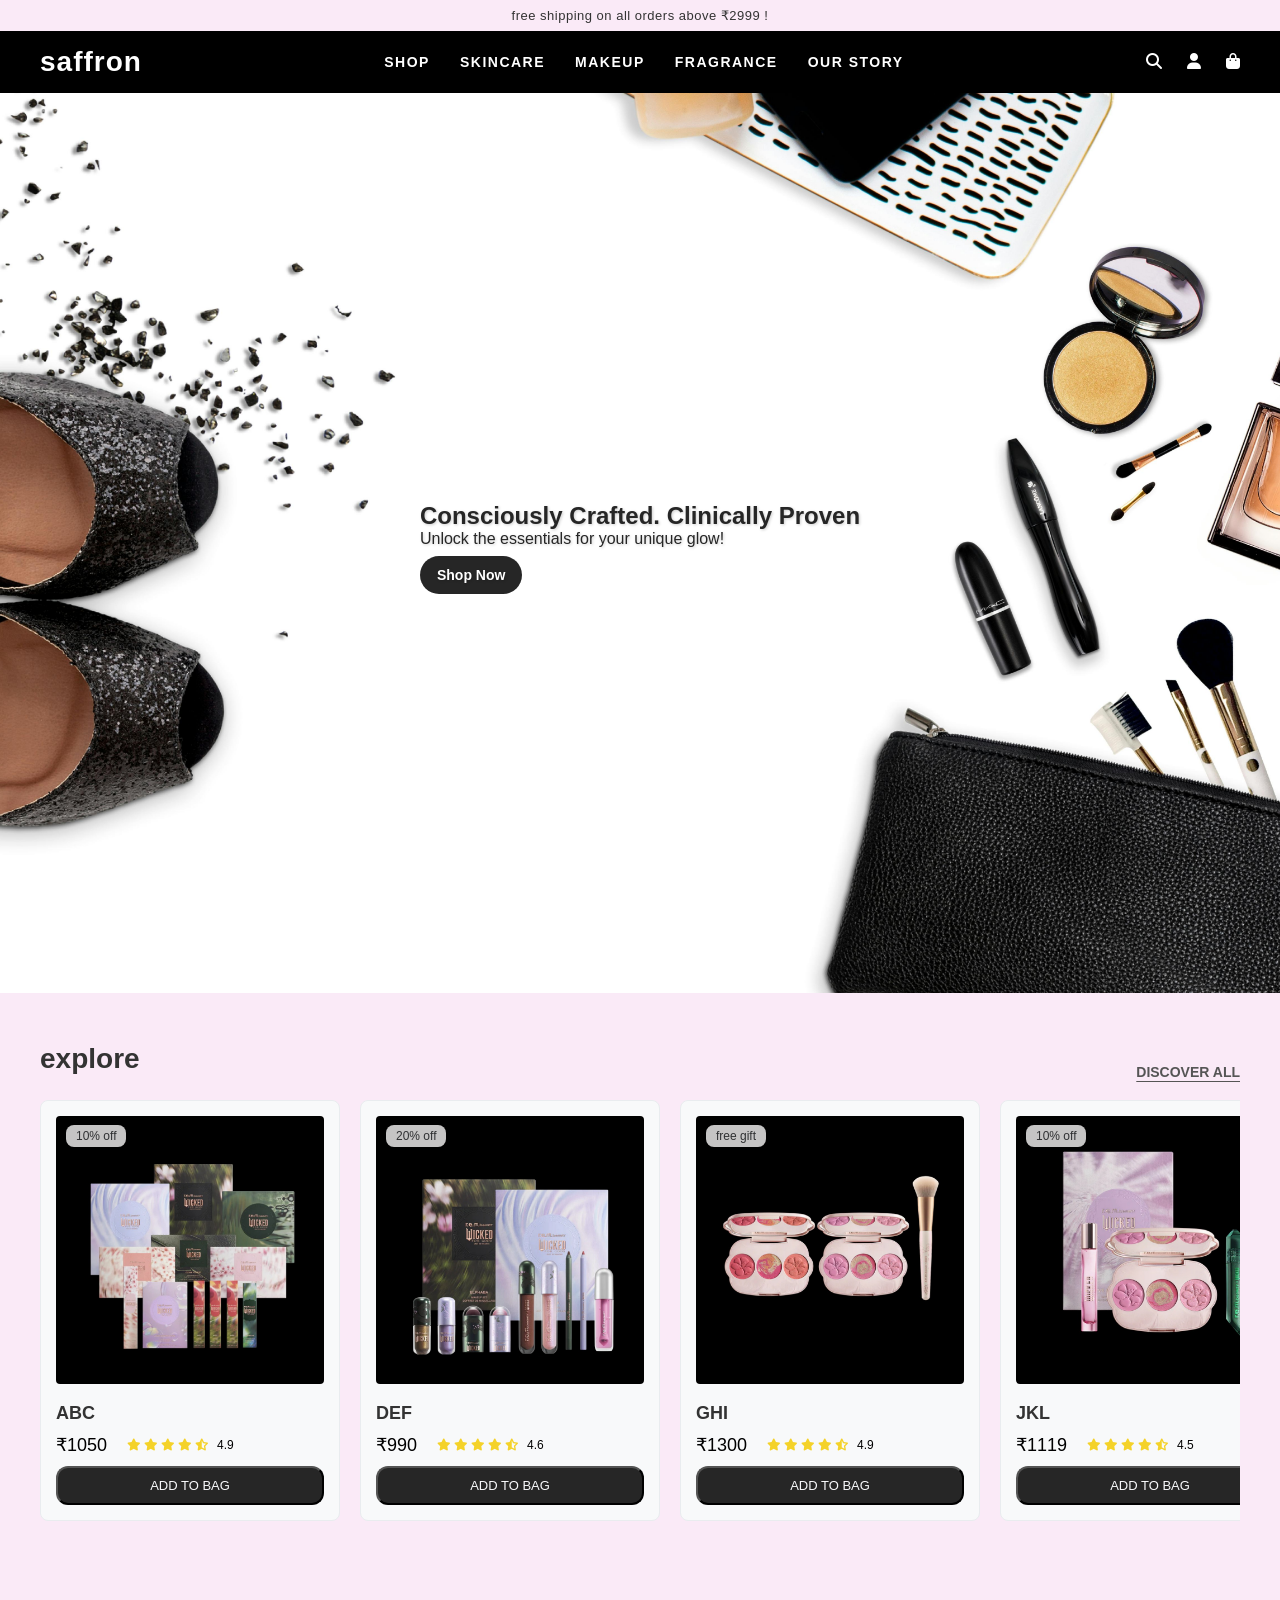
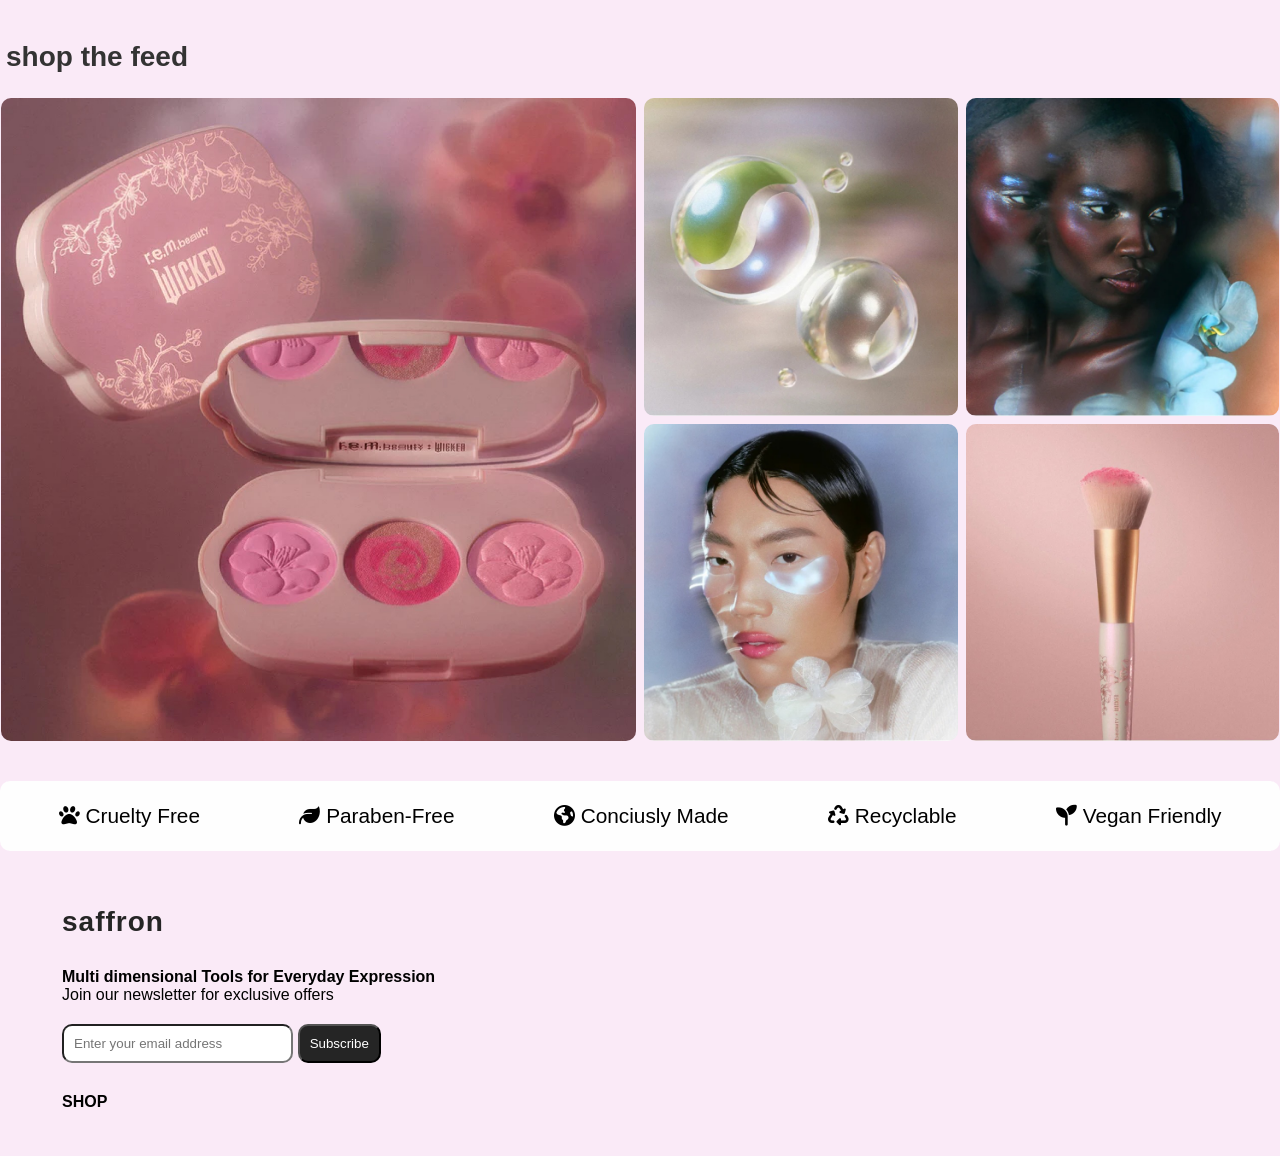
==== index.html @ d63902a1 "commit" ====
<!DOCTYPE html>
<html lang="en">

<head>
    <meta charset="UTF-8">
    <meta name="viewport" content="width=device-width, initial-scale=1.0">
    <title>Document</title>
    <link href="style.css" rel="stylesheet">
    <link rel="stylesheet" href="https://cdnjs.cloudflare.com/ajax/libs/font-awesome/6.5.2/css/all.min.css">
</head>

<body>
    <header>
        <div class="announcement">
            <p>free shipping on all orders above ₹2999 !</p>
        </div>

        <div class="main-nav">
            <div class="logo">
                <a href="">saffron</a>
            </div>

            <nav class="navigation">
                <ul>
                    <li><a href="/Shop">Shop</a></li>
                    <li><a href="/Skincare">Skincare</a></li>
                    <li><a href="/Makeup">Makeup</a></li>
                    <li><a href="/Fragrance">Fragrance</a></li>
                    <li><a href="/OurStory">Our Story</a></li>
                </ul>
            </nav>

            <div class="header-icons">
                <a href="search"><i class="fa-solid fa-magnifying-glass"></i></a>
                <a href="user"><i class="fa-solid fa-user"></i></a>
                <a href="bag"><i class="fa-solid fa-bag-shopping"></i></a>
            </div>
        </div>
    </header>

    <section class="hero-section">
        <div class="hero-content">
            <h1>Consciously Crafted. Clinically Proven</h1>
            <p class="description">Unlock the essentials for your unique glow!</p>
            <a href="#" class="shop-now-btn">Shop Now</a>
        </div>
    </section>

    <section class="explore-section">
        <div class="subheading">
            <h2 class="explore"> explore </h2>
        </div>
        <div class="disover">
            <a href="#" class="discover-all">DISCOVER ALL</a>
        </div>

        <div class="product-carousel">
            <div class="product-card">
                <div class="badge-container">
                    <span class="badge">10% off</span>
                </div>
                <img src="public/img1.jpg" alt="img1">
                <div class="product-info">
                    <h3>ABC</h3>
                </div>
                <div class="price-rating">
                    <span class="price"> ₹1050</span>
                    <div class="rating">
                        <i class="fa-solid fa-star"></i>
                        <i class="fa-solid fa-star"></i>
                        <i class="fa-solid fa-star"></i>
                        <i class="fa-solid fa-star"></i>
                        <i class="fa-solid fa-star-half-stroke"></i>
                        <span>4.9</span>
                    </div>
                </div>
                <button class="add-to-bag-btn">ADD TO BAG </button>

            </div>

            <div class="product-card">
                <div class="badge-container">
                    <span class="badge">20% off</span>
                </div>
                <img src="public/img2.jpg" alt="img1">
                <div class="product-info">
                    <h3>DEF</h3>
                </div>
                <div class="price-rating">
                    <span class="price"> ₹990</span>
                    <div class="rating">
                        <i class="fa-solid fa-star"></i>
                        <i class="fa-solid fa-star"></i>
                        <i class="fa-solid fa-star"></i>
                        <i class="fa-solid fa-star"></i>
                        <i class="fa-solid fa-star-half-stroke"></i>
                        <span>4.6</span>
                    </div>
                </div>
                <button class="add-to-bag-btn">ADD TO BAG </button>

            </div>

            <div class="product-card">
                <div class="badge-container">
                    <span class="badge">free gift</span>
                </div>
                <img src="public/img3.jpg" alt="img1">
                <div class="product-info">
                    <h3>GHI</h3>
                </div>
                <div class="price-rating">
                    <span class="price"> ₹1300</span>
                    <div class="rating">
                        <i class="fa-solid fa-star"></i>
                        <i class="fa-solid fa-star"></i>
                        <i class="fa-solid fa-star"></i>
                        <i class="fa-solid fa-star"></i>
                        <i class="fa-solid fa-star-half-stroke"></i>
                        <span>4.9</span>
                    </div>
                </div>
                <button class="add-to-bag-btn">ADD TO BAG </button>

            </div>

            <div class="product-card">
                <div class="badge-container">
                    <span class="badge">10% off</span>
                </div>
                <img src="public/img4.jpg" alt="img1">
                <div class="product-info">
                    <h3>JKL</h3>
                </div>
                <div class="price-rating">
                    <span class="price"> ₹1119</span>
                    <div class="rating">
                        <i class="fa-solid fa-star"></i>
                        <i class="fa-solid fa-star"></i>
                        <i class="fa-solid fa-star"></i>
                        <i class="fa-solid fa-star"></i>
                        <i class="fa-solid fa-star-half-stroke"></i>
                        <span>4.5</span>
                    </div>
                </div>
                <button class="add-to-bag-btn">ADD TO BAG </button>

            </div>
        </div>
    </section>

    <section class="shop-feed-section">
        <div class="feed-header">
            <h2>shop the feed</h2>
        </div>

        <div class="image-grid">
            <div class="grid-item large-item">
                <img src="public/img5.jpg" alt="Product A">
            </div>

            <div class="grid-item">
                <img src="public/img6.jpg" alt="Product B">
            </div>
            <div class="grid-item">
                <img src="public/img7.jpg" alt="Product C">
            </div>
            <div class="grid-item">
                <img src="public/img8.jpg" alt="Product D">
            </div>
            <div class="grid-item">
                <img src="public/img9.jpg" alt="Product E">
            </div>
        </div>
    </section>

    <div class="feature-container">
        <div class="feature-item">
            <ul>
                <li><i class="fa-solid fa-paw"></i><span>Cruelty Free</span></li>
                <li><i class="fa-solid fa-leaf"></i><span>Paraben-Free</span></li>
                <li><i class="fa-solid fa-earth-americas"></i><span>Conciusly Made</span></li>
                <li><i class="fa-solid fa-recycle"></i><span>Recyclable</span></li>
                <li><i class="fa-solid fa-seedling"></i><span>Vegan Friendly</span></li>
            </ul>
        </div>
    </div>

    <footer>
        <div class="grid">
            <div class="grid-1">
                <div class="logo">
                    <a href="">saffron</a>
                </div>
                <h4>Multi dimensional Tools for Everyday Expression</h4>
                <p> Join our newsletter for exclusive offers</p>
                <div class="subscribe-form-container">
                    <input type="email" id="email-input" placeholder="Enter your email address">
                    <button id="subscribe-button">Subscribe</button>
                </div>

                <div class="grid-2">
                    <h4>SHOP</h4>

                </div>
            </div>

    </footer>

</body>

</html>
---- style.css ----
* {
    box-sizing: border-box;
    margin: 0;
    padding: 0;
}

body {
    font-family: 'Segoe UI', Tahoma, Geneva, Verdana, sans-serif;
    background-color: #faeaf7;
}

.announcement {
    background-color: #faeaf7;
    color: #333;
    text-align: center;
    padding: 8px 15px;
    font-size: 13px;
    letter-spacing: 0.5px;
}


.main-nav {
    background-color: #000;
    display: flex;
    align-items: center;
    justify-content: space-between;
    padding: 15px 40px;
}

.logo a {
    color: #fff;
    text-decoration: none;
    font-size: 28px;
    font-weight: bold;
    letter-spacing: 1px;
}


.navigation ul {
    display: flex;
    list-style-type: none;
    gap: 30px;
}

.main-nav a {
    color: #fff;
    text-decoration: none;
    transition: opacity 0.3s ease;
}

.main-nav a:hover {
    opacity: 0.7;
}


.navigation a {
    text-transform: uppercase;
    font-size: 14px;
    font-weight: bold;
    letter-spacing: 1.5px;
}


.header-icons {
    display: flex;
    gap: 25px;
}

.header-icons a {
    font-size: 16px;
}

.hero-section {
    background-image: url('public/cover.jpg');
    height: 100vh;
    background-size: cover;
    background-position: center;

    display: flex;
    justify-content: center;
    align-items: center;
    padding: 60px 80px;
}

.hero-content {
    max-width: 500px;
    color: rgb(38, 38, 38);
    text-shadow: 1px 1px 3px rgba(0, 0, 0, 0.2);
}

.hero-content .sub-heading {
    font-size: 14px;
    margin-bottom: 15px;
}

.hero-content .description {
    font-size: 16px;
    margin-bottom: 18px;
}

.shop-now-btn {
    display: inline block;
    padding: 11px 17px;
    border-radius: 20px;
    background-color: #262626;
    color: #fff;
    text-decoration: none;
    font-size: 14px;
    font-weight: bold;
    transition: background-color 0.3s ease;
}

.shop-now-btn:hover {
    background-color: #535353;
}

.explore-section {
    padding: 50px 40px;
    max-width: 1400px;
    margin: auto;
    display: flex;
    flex-wrap: wrap;
    justify-content: space-between;
    align-items: center;
}

.explore-section .subheading {
    margin-bottom: 25px;
}

.explore-section .explore {
    font-size: 28px;
    color: #333;
    font-weight: 600;
}


.explore-section .discover-all {
    font-size: 14px;
    font-weight: 600;
    color: #555;
    text-decoration: underline;
    text-underline-offset: 4px;
}

.product-carousel {
    display: flex;
    gap: 20px;
    overflow-x: auto;
    /* Enables horizontal scrolling */
    padding-bottom: 20px;
    width: 100%;
    /* Ensures the carousel takes the full width */
    scrollbar-width: none;

}

.product-carousel::-webkit-scrollbar {
    display: none;
}


.product-card {
    background-color: #f8f9fa;
    border: 1px solid #e9ecef;
    border-radius: 8px;
    padding: 15px;
    text-align: left;
    flex: 0 0 300px;
    position: relative;
}

.product-card img {
    width: 100%;
    background-color: #e9e9e9;
    aspect-ratio: 1 / 1;
    object-fit: cover;
    border-radius: 4px;
    margin-bottom: 15px;
}

.badge-container {
    position: absolute;
    top: 25px;
    left: 25px;
}

.badge {
    background-color: #c5c4c4;
    border-radius: 8px;
    color: #2f3032;
    font-size: 12px;
    font-weight: 500;
    padding: 4px 10px;
}

.product-info h3 {
    font-size: 18px;
    font-weight: 600;
    color: #333;
    margin-bottom: 10px;
}

.price-rating {
    display: flex;
    gap: 20px;
}

.price {
    font-size: 18px;
}

.rating {
    font-size: 12px;
    display: flex;
    align-items: center;
    gap: 3px;
}

.rating .fa-star,
.rating .fa-star-half-stroke {
    color: #f4d229;
}

.rating span {
    margin-left: 5px;
    font-weight: 500;
}

.add-to-bag-btn {
    padding: 10px 12px;
    font-size: 13px;
    border-radius: 12px;
    background-color: #262626;
    margin-top: 10px;
    color: #f8f9fb;
    text-decoration: none;
    display: block;
    width: 100%;
}

.shop-feed-section {
    padding: 30px 1px;
    margin: auto;
    max-width: 1400px;
    background-color: #faeaf7;
}

.feed-header {
    border: 1px #dcdcdc;
    border-bottom: none;
    padding: 20px 5px;
    border-radius: 12px 12px 0 0;
}

.feed-header h2 {
    font-size: 28px;
    color: #333;
    font-weight: 600;
    margin-bottom: 5px;
    margin-right: 10px;
}

.image-grid {
    display: grid;
    grid-template-columns: repeat(4, 1fr);
    grid-auto-rows: minmax(300px, auto);
    gap: 8px;
}

.grid-item {
    border-radius: 10px;
    overflow: hidden;
    cursor: pointer;
    transition: transform 0.4s ease;
}

.grid-item img {
    width: 100%;
    height: 100%;
    object-fit: cover;
}

.large-item {
    grid-column: 1/3;
    /*will start at col 1 and end at col 3  */

    grid-row: 1/3
        /* will start at row 1 and end at row 3 */

}

.feature-container {
    max-width: 1400px;
    height: 70px;
    border-radius: 10px;
    display: flex;
    background-color: #fefefe;
    padding: 10px 1px;
    margin: 10px auto;
    align-items: center;
    flex-wrap: wrap;
    overflow: hidden;
    justify-content: space-evenly;
}

.feature-item ul {
    display: flex;
    align-items: center;
    gap: 6.2rem;
    flex-wrap: wrap;
    list-style-type: none;
    font-size: 1.3rem;
    animation: scrollAnimation 30s linear infinite;

}

.feature-item span {
    margin-left: 6px;
}


@keyframes scrollAnimation {
    from {
        transform: translateX(0%);
    }

    to {
        transform: translateX(-50%);
        /*half the width of conatiner items  to left */
    }
}

.feature-container:hover .feature-item {
    animation-play-state: paused;
}

.grid {
    padding: 20px 20px;

}

.grid-1 {
    justify-content: flex-start;
    align-items: flex-start;
    padding: 25px 42px;

}

.grid-1 .logo a {
    color: #252525;

}

.grid-1 h4 {
    margin-top: 30px;
}

.grid-1 .subscribe-form-container {
    margin-top: 20px;

}

input {
    padding: 10px;
    border-radius: 10px;
    width: 20%;
}

button {
    padding: 10px;
    border-radius: 10px;
    background-color: #252525;
    color: white;
}

button:hover {
    background-color: #414141;
}
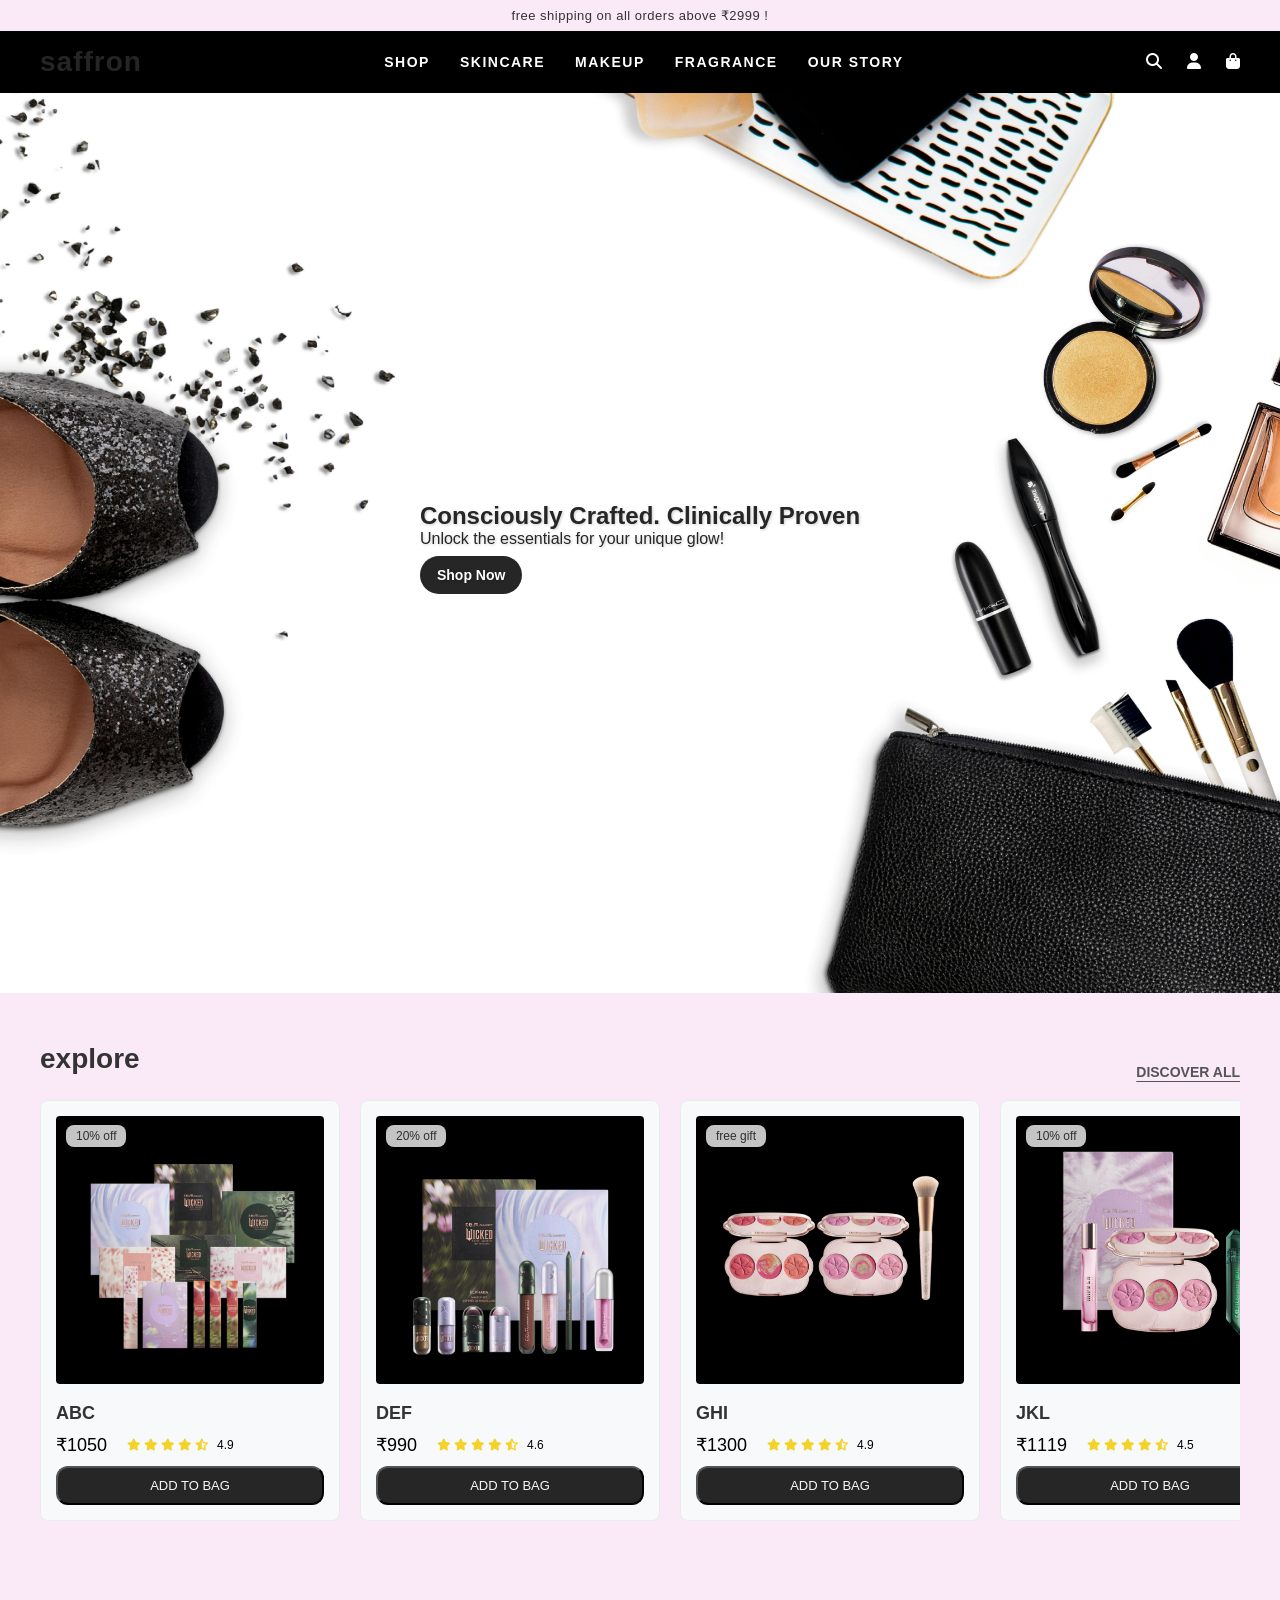
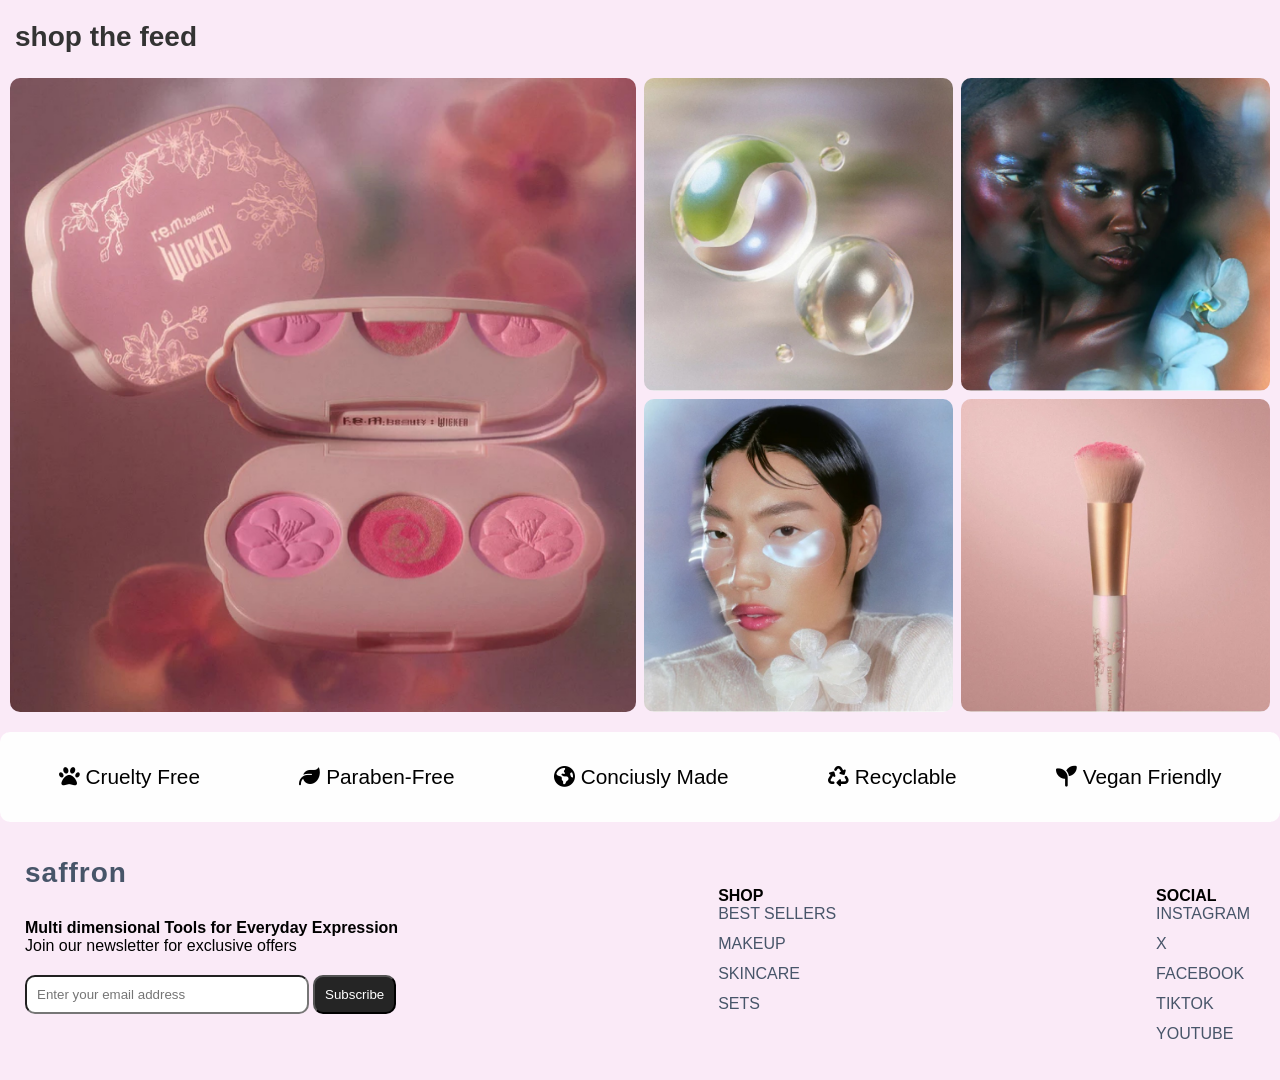
==== commit f1743450: "commit" ====
--- a/index.html
+++ b/index.html
@@ -188,7 +188,7 @@
 
     <footer>
         <div class="grid">
-            <div class="grid-1">
+            <div class="footer-column">
                 <div class="logo">
                     <a href="">saffron</a>
                 </div>
@@ -198,11 +198,27 @@
                     <input type="email" id="email-input" placeholder="Enter your email address">
                     <button id="subscribe-button">Subscribe</button>
                 </div>
-
-                <div class="grid-2">
-                    <h4>SHOP</h4>
-
-                </div>
+            </div>
+
+            <div class="footer-column">
+                <h4>SHOP</h4>
+                <ul>
+                    <li><a href="#">BEST SELLERS</a></li>
+                    <li><a href="#">MAKEUP</a></li>
+                    <li><a href="#">SKINCARE</a></li>
+                    <li><a href="#">SETS</a></li>
+                </ul>
+            </div>
+
+            <div class="footer-column">
+                <h4>SOCIAL</h4>
+                <ul>
+                    <li><a href="#">INSTAGRAM</a></li>
+                    <li><a href="#">X</a></li>
+                    <li><a href="#">FACEBOOK</a></li>
+                    <li><a href="#">TIKTOK</a></li>
+                    <li><a href="#">YOUTUBE</a></li>
+                </ul>
             </div>
 
     </footer>
--- a/style.css
+++ b/style.css
@@ -240,9 +240,9 @@
 }
 
 .shop-feed-section {
-    padding: 30px 1px;
+    padding: 10px;
     margin: auto;
-    max-width: 1400px;
+    max-width: 1500px;
     background-color: #faeaf7;
 }
 
@@ -291,8 +291,8 @@
 }
 
 .feature-container {
-    max-width: 1400px;
-    height: 70px;
+    max-width: 1480px;
+    height: 90px;
     border-radius: 10px;
     display: flex;
     background-color: #fefefe;
@@ -336,27 +336,20 @@
 }
 
 .grid {
-    padding: 20px 20px;
-
-}
-
-.grid-1 {
-    justify-content: flex-start;
-    align-items: flex-start;
-    padding: 25px 42px;
-
-}
-
-.grid-1 .logo a {
+    padding: 25px;
+    grid-template-columns: 1.5fr 1fr 1fr;
+    display: flex;
+    gap: 20rem;
+}
+
+
+.logo a {
     color: #252525;
 
 }
 
-.grid-1 h4 {
-    margin-top: 30px;
-}
-
-.grid-1 .subscribe-form-container {
+
+.subscribe-form-container {
     margin-top: 20px;
 
 }
@@ -364,7 +357,7 @@
 input {
     padding: 10px;
     border-radius: 10px;
-    width: 20%;
+    width: 76%;
 }
 
 button {
@@ -376,4 +369,28 @@
 
 button:hover {
     background-color: #414141;
+}
+
+footer h4 {
+    margin-top: 30px;
+}
+
+.footer-column ul {
+    list-style: none;
+    padding: 0;
+    margin: 0;
+}
+
+.footer-column li {
+    margin-bottom: 12px;
+}
+
+.footer-column a {
+    text-decoration: none;
+    color: #475569;
+    transition: color 0.3s ease;
+}
+
+.footer-column a:hover {
+    color: #000;
 }
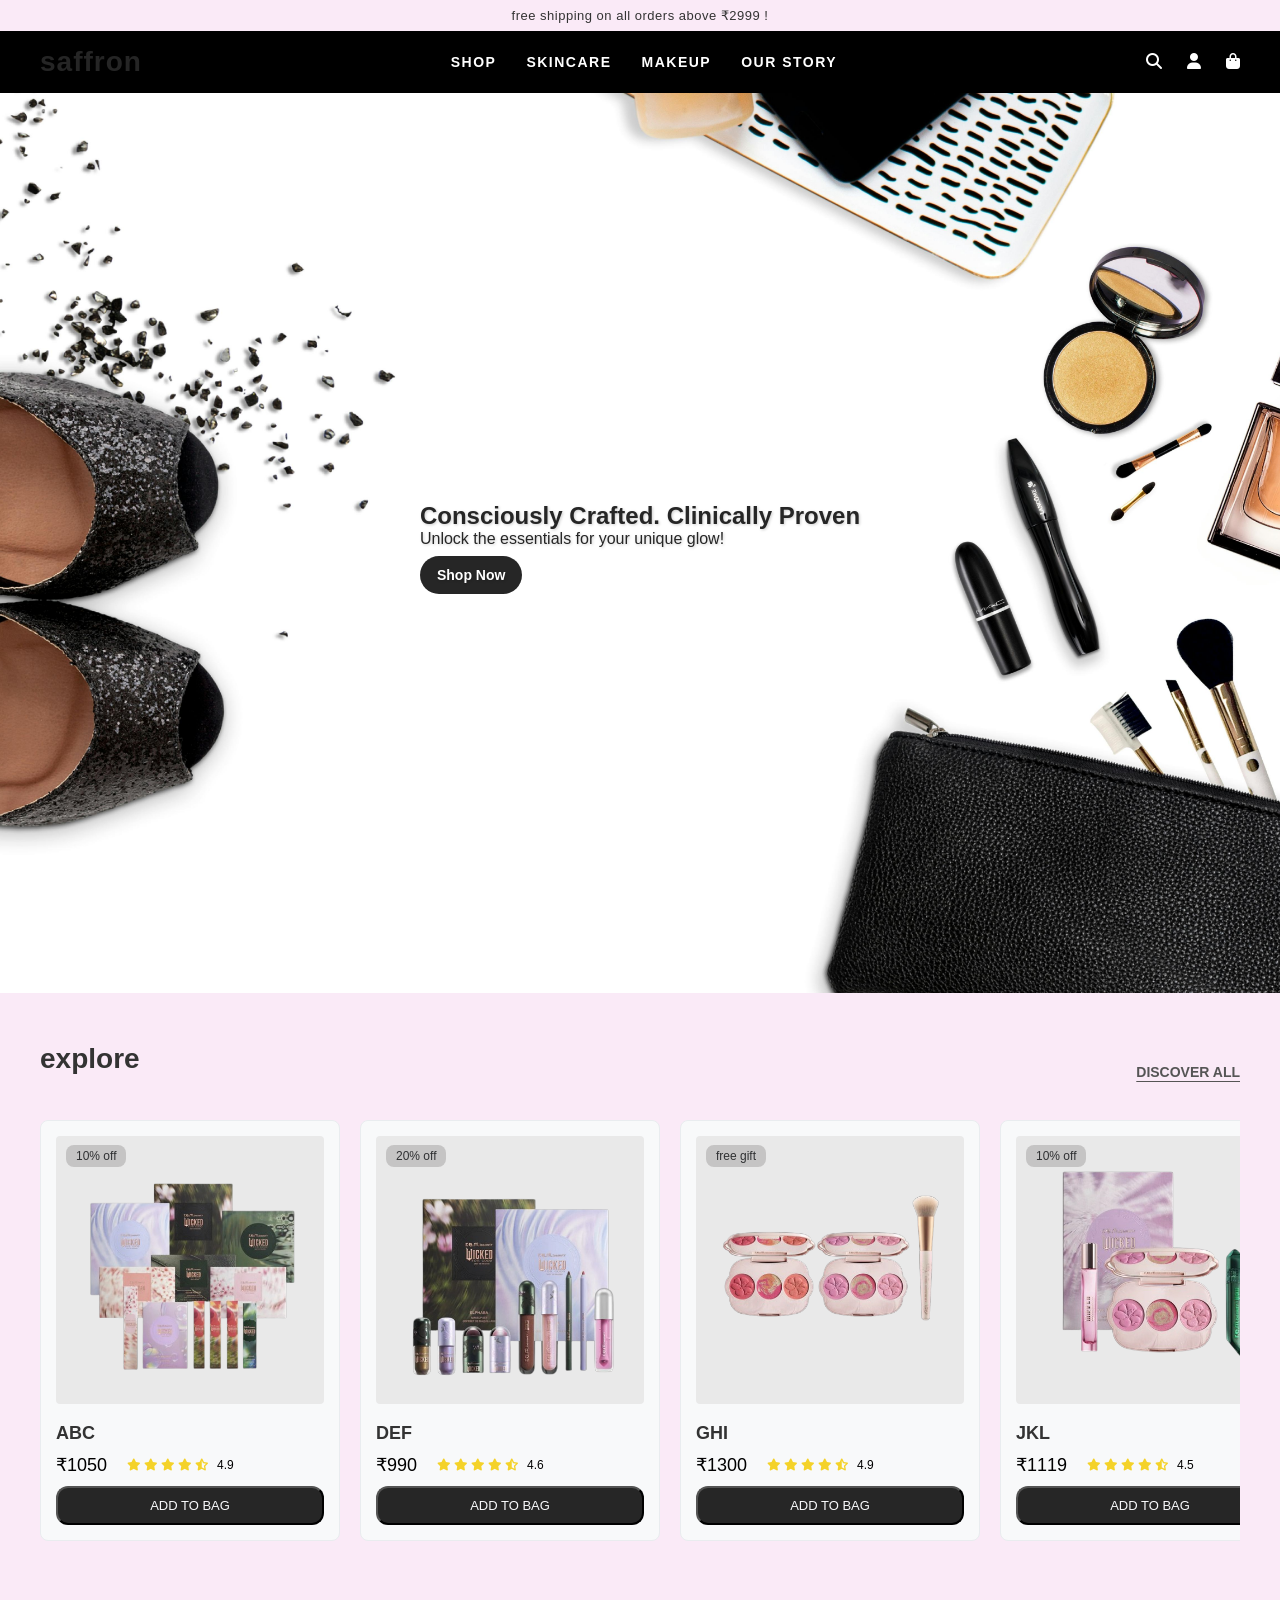
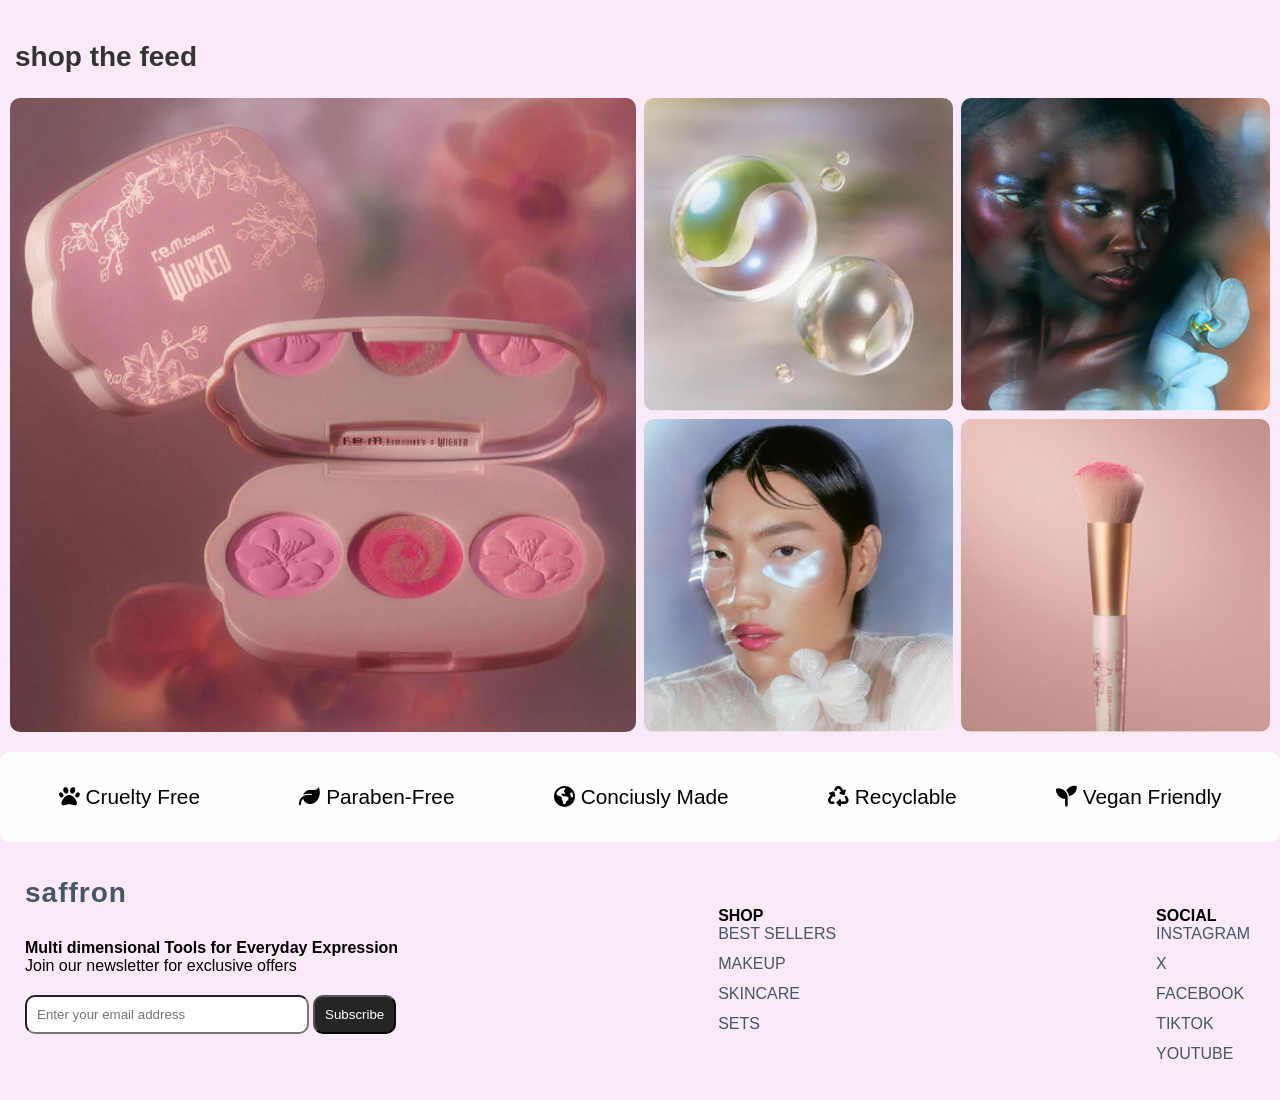
==== commit 58d17ba9: "commit" ====
--- a/index.html
+++ b/index.html
@@ -22,10 +22,9 @@
 
             <nav class="navigation">
                 <ul>
-                    <li><a href="/Shop">Shop</a></li>
+                    <li><a href="shop.html">Shop</a></li>
                     <li><a href="/Skincare">Skincare</a></li>
                     <li><a href="/Makeup">Makeup</a></li>
-                    <li><a href="/Fragrance">Fragrance</a></li>
                     <li><a href="/OurStory">Our Story</a></li>
                 </ul>
             </nav>
@@ -59,7 +58,7 @@
                 <div class="badge-container">
                     <span class="badge">10% off</span>
                 </div>
-                <img src="public/img1.jpg" alt="img1">
+                <img src="public/img1.png" alt="img1">
                 <div class="product-info">
                     <h3>ABC</h3>
                 </div>
@@ -82,7 +81,7 @@
                 <div class="badge-container">
                     <span class="badge">20% off</span>
                 </div>
-                <img src="public/img2.jpg" alt="img1">
+                <img src="public/img2.png" alt="img1">
                 <div class="product-info">
                     <h3>DEF</h3>
                 </div>
@@ -105,7 +104,7 @@
                 <div class="badge-container">
                     <span class="badge">free gift</span>
                 </div>
-                <img src="public/img3.jpg" alt="img1">
+                <img src="public/img3.png" alt="img1">
                 <div class="product-info">
                     <h3>GHI</h3>
                 </div>
@@ -128,7 +127,7 @@
                 <div class="badge-container">
                     <span class="badge">10% off</span>
                 </div>
-                <img src="public/img4.jpg" alt="img1">
+                <img src="public/img4.png" alt="img1">
                 <div class="product-info">
                     <h3>JKL</h3>
                 </div>
@@ -186,6 +185,7 @@
         </div>
     </div>
 
+
     <footer>
         <div class="grid">
             <div class="footer-column">
--- a/style.css
+++ b/style.css
@@ -147,10 +147,11 @@
     display: flex;
     gap: 20px;
     overflow-x: auto;
-    /* Enables horizontal scrolling */
+    /* horizontal scrolling */
     padding-bottom: 20px;
+    margin-top: 20px;
     width: 100%;
-    /* Ensures the carousel takes the full width */
+    /*carousel takes the full width */
     scrollbar-width: none;
 
 }
@@ -327,12 +328,37 @@
 
     to {
         transform: translateX(-50%);
-        /*half the width of conatiner items  to left */
     }
 }
 
 .feature-container:hover .feature-item {
     animation-play-state: paused;
+}
+
+.shop-hero {
+    background-image: url('public/shop.jpg');
+    background-size: cover;
+    background-position: center;
+    padding: 90px 70px;
+    display: flex;
+    align-items: center;
+
+}
+
+.shop-content {
+    color: #f4f6f7;
+}
+
+.shop-content ul {
+    list-style-type: none;
+    display: flex;
+    gap: 40px;
+    margin-top: 15px;
+
+    a {
+        text-decoration: none;
+        color: #e9ecef;
+    }
 }
 
 .grid {
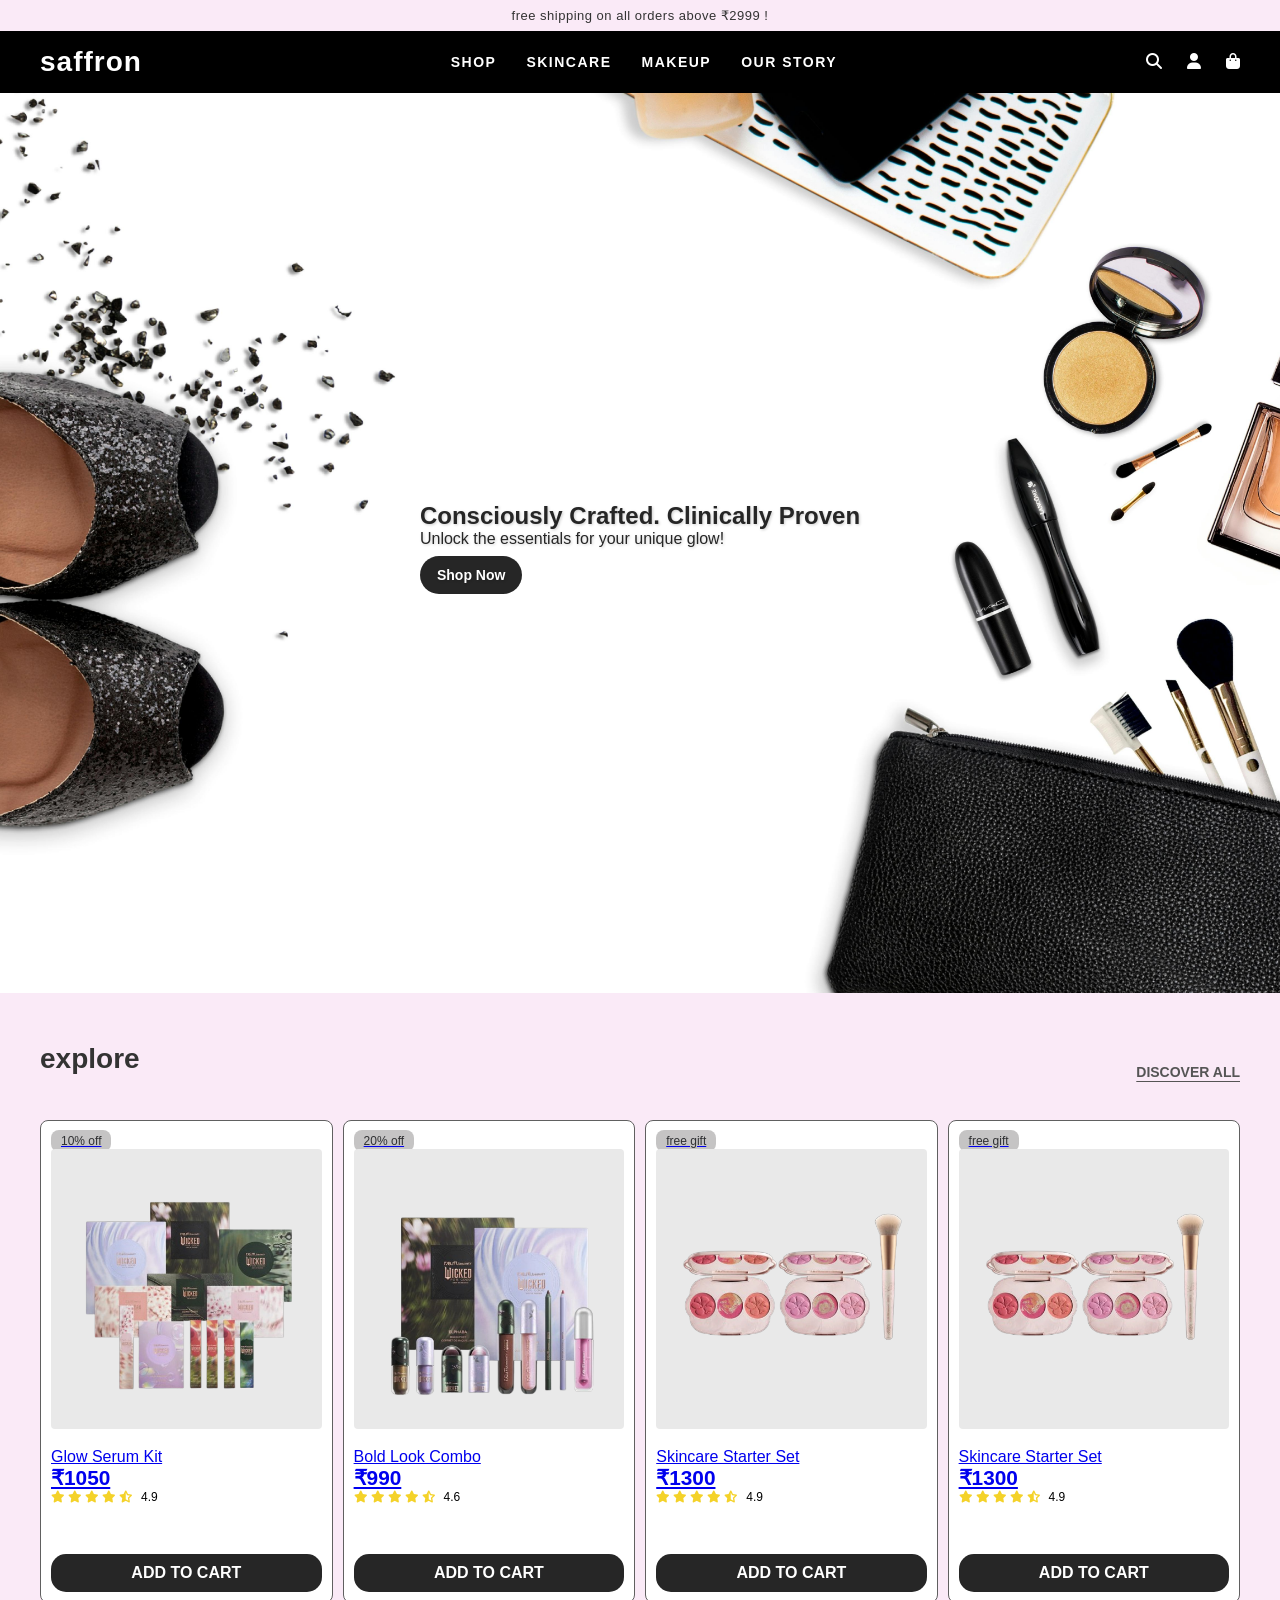
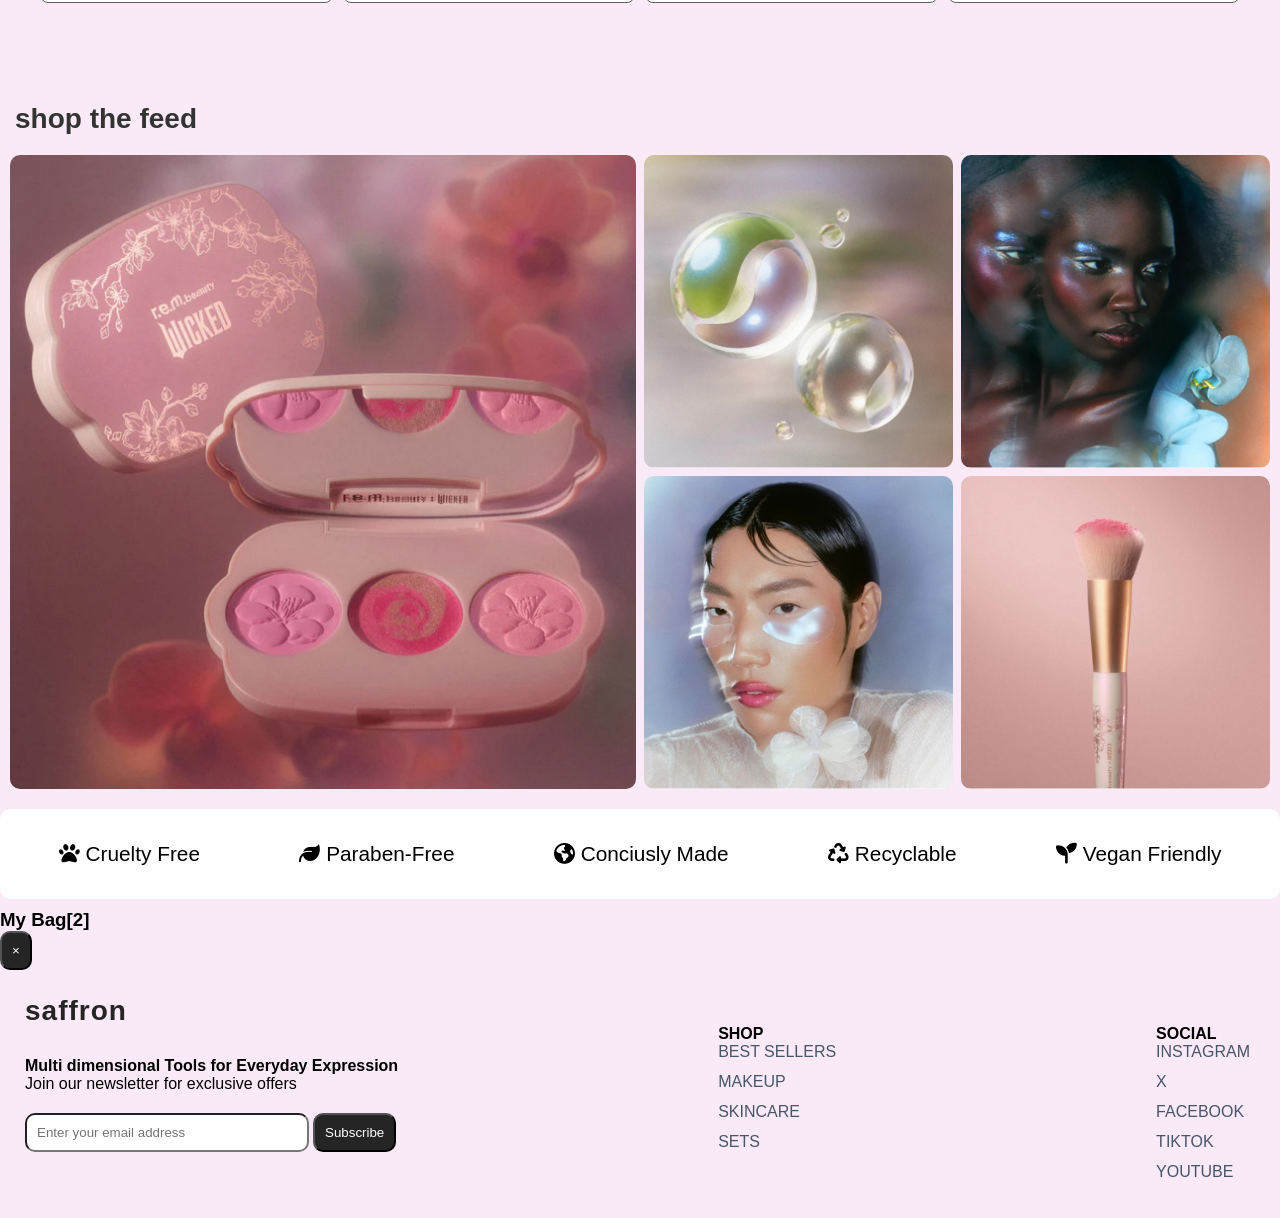
==== commit 64f1da19: "commit" ====
--- a/index.html
+++ b/index.html
@@ -30,7 +30,11 @@
             </nav>
 
             <div class="header-icons">
-                <a href="search"><i class="fa-solid fa-magnifying-glass"></i></a>
+                <a href="search"><i class="fa-solid fa-magnifying-glass">
+                        <!-- <div>
+                            <input type="search" id="search-bar" placeholder="Search....">
+                        </div> -->
+                    </i></a>
                 <a href="user"><i class="fa-solid fa-user"></i></a>
                 <a href="bag"><i class="fa-solid fa-bag-shopping"></i></a>
             </div>
@@ -50,101 +54,11 @@
             <h2 class="explore"> explore </h2>
         </div>
         <div class="disover">
-            <a href="#" class="discover-all">DISCOVER ALL</a>
+            <a href="shop.html" class="discover-all">DISCOVER ALL</a>
         </div>
 
-        <div class="product-carousel">
-            <div class="product-card">
-                <div class="badge-container">
-                    <span class="badge">10% off</span>
-                </div>
-                <img src="public/img1.png" alt="img1">
-                <div class="product-info">
-                    <h3>ABC</h3>
-                </div>
-                <div class="price-rating">
-                    <span class="price"> ₹1050</span>
-                    <div class="rating">
-                        <i class="fa-solid fa-star"></i>
-                        <i class="fa-solid fa-star"></i>
-                        <i class="fa-solid fa-star"></i>
-                        <i class="fa-solid fa-star"></i>
-                        <i class="fa-solid fa-star-half-stroke"></i>
-                        <span>4.9</span>
-                    </div>
-                </div>
-                <button class="add-to-bag-btn">ADD TO BAG </button>
+        <div class="product-carousel" id="explore-carousel">
 
-            </div>
-
-            <div class="product-card">
-                <div class="badge-container">
-                    <span class="badge">20% off</span>
-                </div>
-                <img src="public/img2.png" alt="img1">
-                <div class="product-info">
-                    <h3>DEF</h3>
-                </div>
-                <div class="price-rating">
-                    <span class="price"> ₹990</span>
-                    <div class="rating">
-                        <i class="fa-solid fa-star"></i>
-                        <i class="fa-solid fa-star"></i>
-                        <i class="fa-solid fa-star"></i>
-                        <i class="fa-solid fa-star"></i>
-                        <i class="fa-solid fa-star-half-stroke"></i>
-                        <span>4.6</span>
-                    </div>
-                </div>
-                <button class="add-to-bag-btn">ADD TO BAG </button>
-
-            </div>
-
-            <div class="product-card">
-                <div class="badge-container">
-                    <span class="badge">free gift</span>
-                </div>
-                <img src="public/img3.png" alt="img1">
-                <div class="product-info">
-                    <h3>GHI</h3>
-                </div>
-                <div class="price-rating">
-                    <span class="price"> ₹1300</span>
-                    <div class="rating">
-                        <i class="fa-solid fa-star"></i>
-                        <i class="fa-solid fa-star"></i>
-                        <i class="fa-solid fa-star"></i>
-                        <i class="fa-solid fa-star"></i>
-                        <i class="fa-solid fa-star-half-stroke"></i>
-                        <span>4.9</span>
-                    </div>
-                </div>
-                <button class="add-to-bag-btn">ADD TO BAG </button>
-
-            </div>
-
-            <div class="product-card">
-                <div class="badge-container">
-                    <span class="badge">10% off</span>
-                </div>
-                <img src="public/img4.png" alt="img1">
-                <div class="product-info">
-                    <h3>JKL</h3>
-                </div>
-                <div class="price-rating">
-                    <span class="price"> ₹1119</span>
-                    <div class="rating">
-                        <i class="fa-solid fa-star"></i>
-                        <i class="fa-solid fa-star"></i>
-                        <i class="fa-solid fa-star"></i>
-                        <i class="fa-solid fa-star"></i>
-                        <i class="fa-solid fa-star-half-stroke"></i>
-                        <span>4.5</span>
-                    </div>
-                </div>
-                <button class="add-to-bag-btn">ADD TO BAG </button>
-
-            </div>
         </div>
     </section>
 
@@ -185,6 +99,18 @@
         </div>
     </div>
 
+    <div class="cart-overlay" id="cart-overlay"></div> <!--  transparent overlay to cover the page -->
+
+    <aside class="cart-drawer" id="cart-drawer">
+        <div class="cart-header">
+            <h3>My Bag<span>[2]</span></h3>
+            <button class="close-cart-button" id="close-cart-button">&times;</button>
+        </div>
+
+        <div class="cart-items-contianer">
+        </div>
+    </aside>
+
 
     <footer>
         <div class="grid">
@@ -223,6 +149,10 @@
 
     </footer>
 
+    <script src="data.js"></script>
+    <script src="product.js"></script>
+    <script src="main.js"></script>
+
 </body>
 
 </html>
--- a/style.css
+++ b/style.css
@@ -28,7 +28,7 @@
 }
 
 .logo a {
-    color: #fff;
+    color: #ffffff;
     text-decoration: none;
     font-size: 28px;
     font-weight: bold;
@@ -96,6 +96,13 @@
 .hero-content .description {
     font-size: 16px;
     margin-bottom: 18px;
+}
+
+#search-bar {
+    position: absolute;
+    width: 20%;
+    top: 6.5%;
+    right: 10%;
 }
 
 .shop-now-btn {
@@ -143,17 +150,65 @@
     text-underline-offset: 4px;
 }
 
+
+
+.product-page {
+    display: grid;
+    grid-template-columns: repeat(2, 1fr);
+    grid-template-rows: minmax(500px, auto);
+
+}
+
+.product-details {
+    margin: 10px;
+}
+
+.product-details h1 {
+    font-size: 1.7rem;
+}
+
+.product-price {
+    margin-top: 7px;
+    font-size: 1.3rem;
+    font-weight: 600;
+}
+
+.product-rating {
+    margin-top: 7px;
+
+    i {
+        color: #f4d229;
+    }
+
+}
+
+.add-to-cart-btn {
+    width: 100%;
+    padding: 10px;
+    font-size: 16px;
+    font-weight: bold;
+    color: #fff;
+    background-color: #262626;
+    border: none;
+    border-radius: 15px;
+    cursor: pointer;
+    margin-top: 50px;
+
+}
+
+.description-accordion {
+    margin-top: 35px;
+}
+
+
 .product-carousel {
     display: flex;
-    gap: 20px;
+    gap: 10px;
     overflow-x: auto;
     /* horizontal scrolling */
     padding-bottom: 20px;
     margin-top: 20px;
-    width: 100%;
-    /*carousel takes the full width */
     scrollbar-width: none;
-
 }
 
 .product-carousel::-webkit-scrollbar {
@@ -161,21 +216,27 @@
 }
 
 
+.product-card-link {
+    flex: 0 0 100px;
+    /* Prevents card from shrinking */
+}
+
 .product-card {
-    background-color: #f8f9fa;
-    border: 1px solid #e9ecef;
+    background-color: #ffffff;
+    border: 1px solid #606060;
     border-radius: 8px;
-    padding: 15px;
+    padding: 10px;
     text-align: left;
-    flex: 0 0 300px;
+    display: flex;
+    flex-direction: column;
     position: relative;
+    height: 100%;
 }
 
 .product-card img {
+    background-color: #e9e9e9;
+    height: 100%;
     width: 100%;
-    background-color: #e9e9e9;
-    aspect-ratio: 1 / 1;
-    object-fit: cover;
     border-radius: 4px;
     margin-bottom: 15px;
 }
@@ -231,13 +292,14 @@
 .add-to-bag-btn {
     padding: 10px 12px;
     font-size: 13px;
-    border-radius: 12px;
+    border-radius: 15px;
     background-color: #262626;
-    margin-top: 10px;
+    margin-top: 20px;
     color: #f8f9fb;
     text-decoration: none;
     display: block;
-    width: 100%;
+    width: 50%;
+
 }
 
 .shop-feed-section {
@@ -259,7 +321,7 @@
     color: #333;
     font-weight: 600;
     margin-bottom: 5px;
-    margin-right: 10px;
+    margin: auto;
 }
 
 .image-grid {
@@ -369,7 +431,7 @@
 }
 
 
-.logo a {
+footer .logo a {
     color: #252525;
 
 }
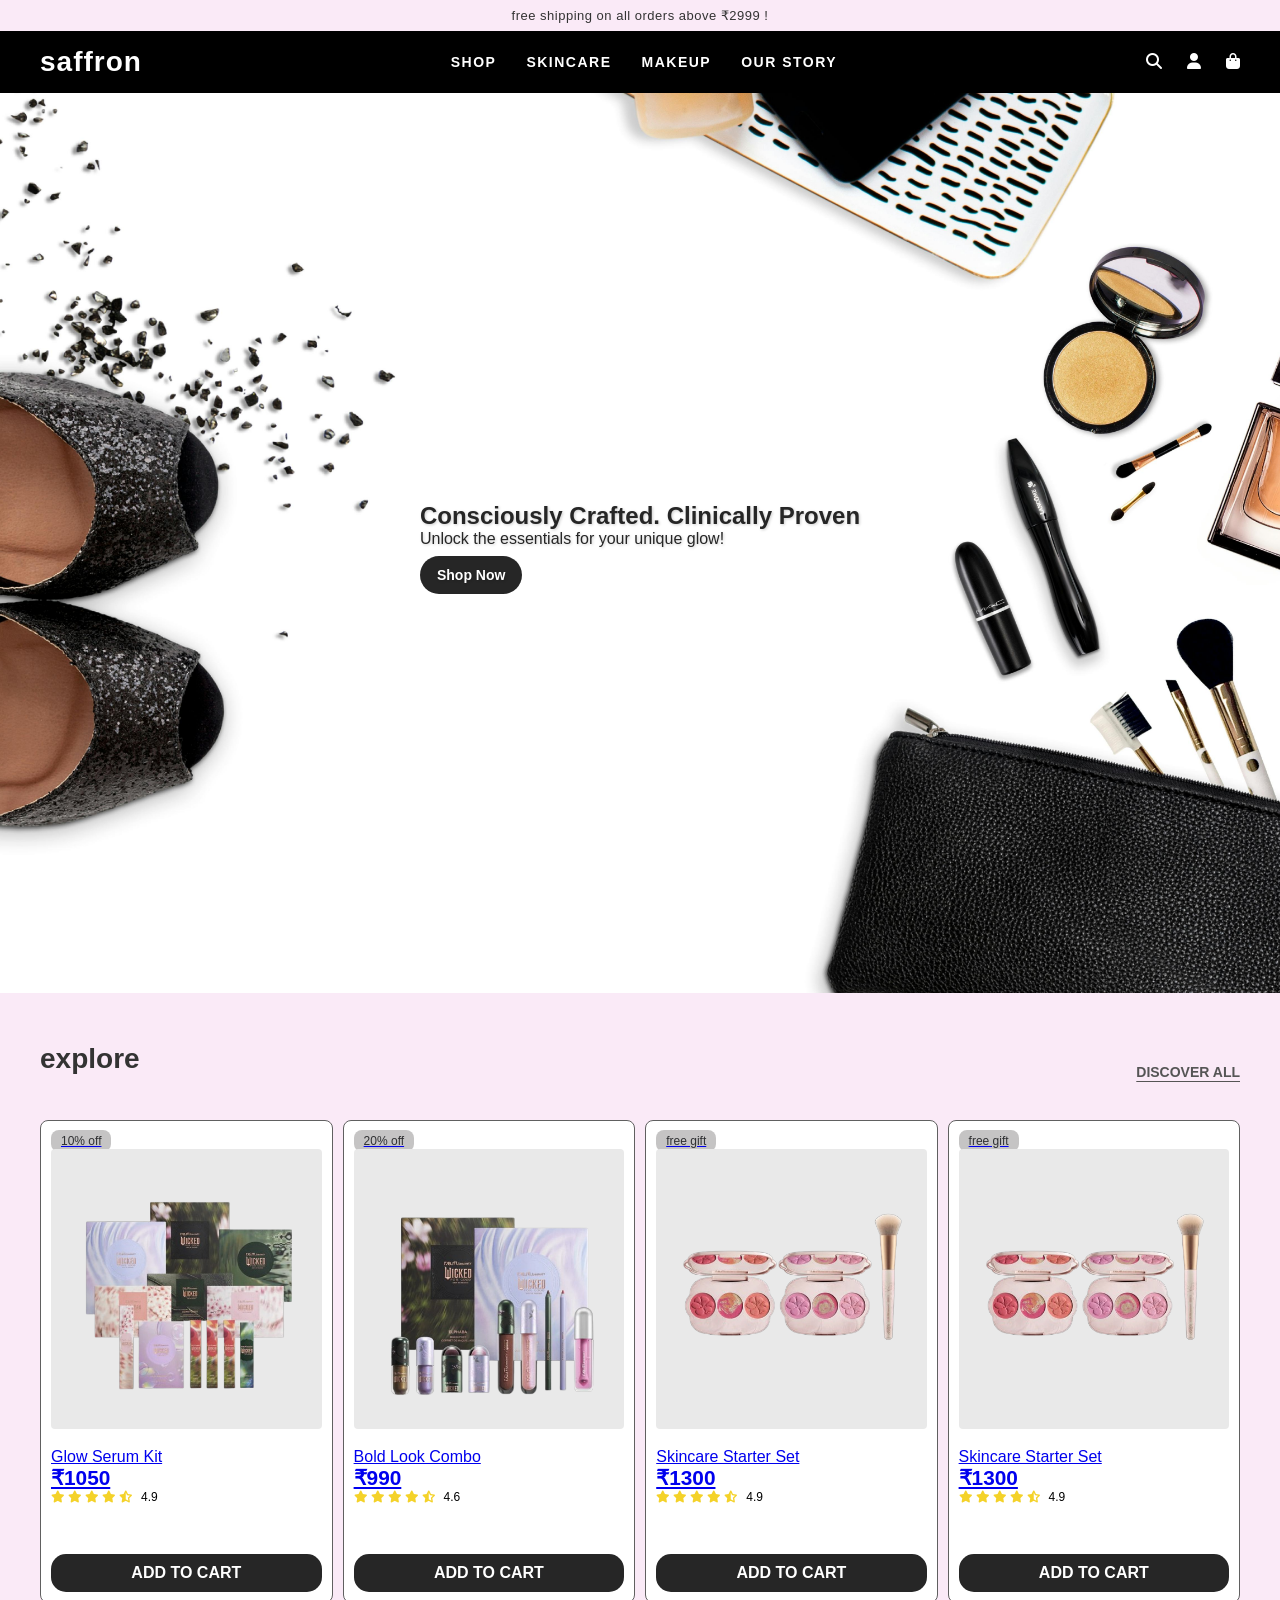
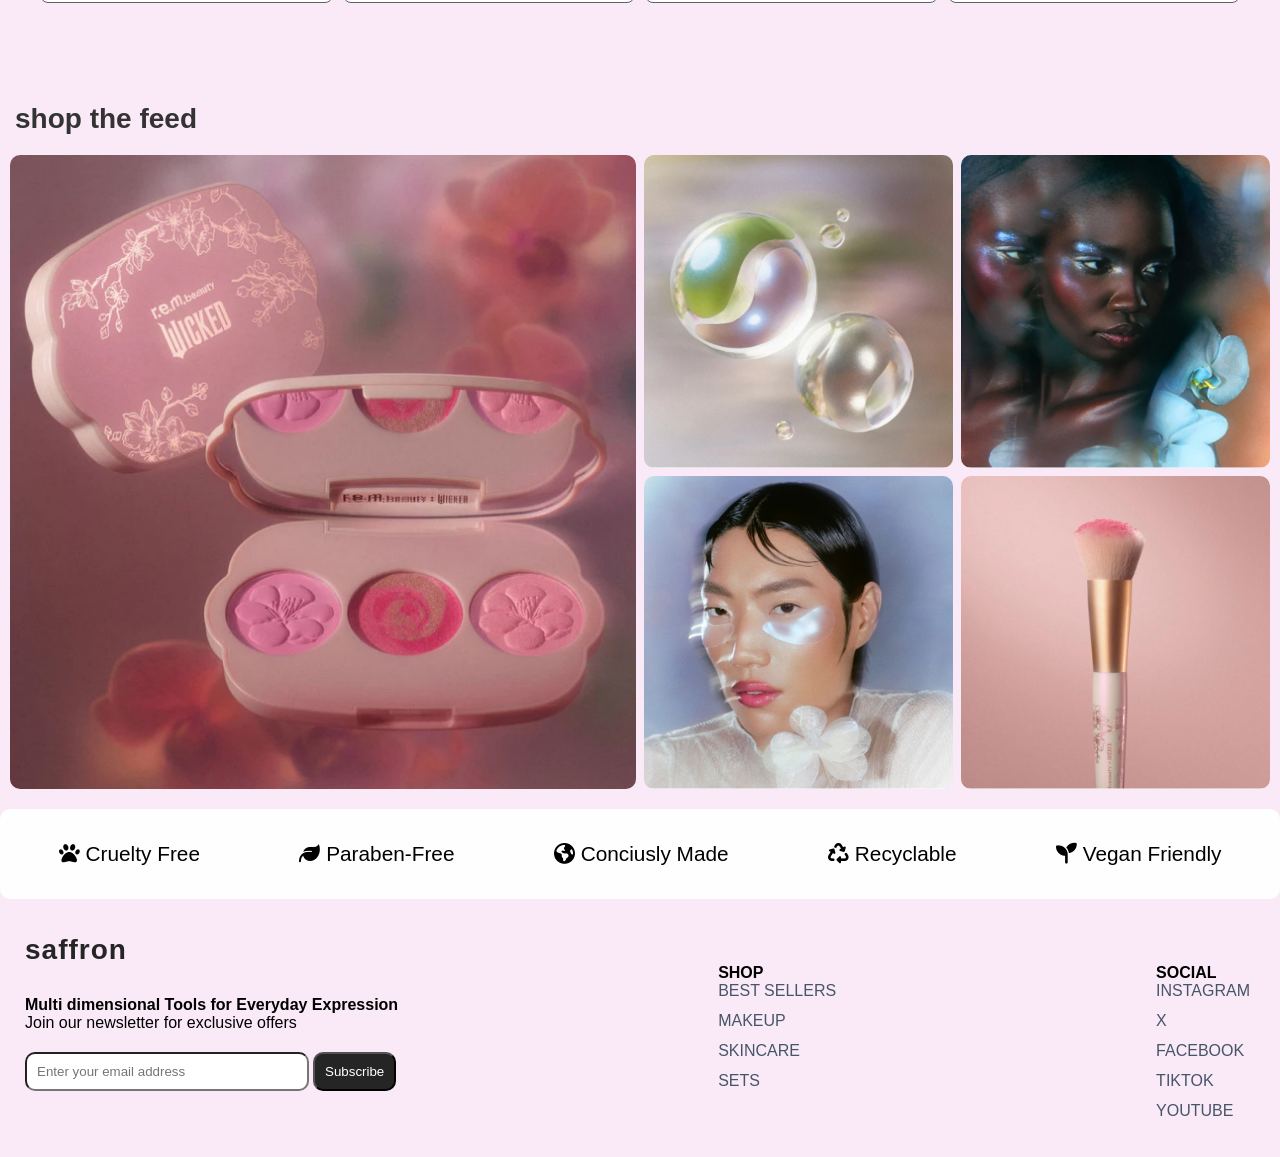
==== commit e7113f07: "commit" ====
--- a/index.html
+++ b/index.html
@@ -107,7 +107,7 @@
             <button class="close-cart-button" id="close-cart-button">&times;</button>
         </div>
 
-        <div class="cart-items-contianer">
+        <div class="cart-items-container">
         </div>
     </aside>
 
--- a/style.css
+++ b/style.css
@@ -430,6 +430,144 @@
     gap: 20rem;
 }
 
+.cart-overlay {
+    position: fixed;
+    width: 100%;
+    height: 100%;
+    background-color: rgba(0, 0, 0, 0.5);
+    z-index: 999;
+    opacity: 0;
+    visibility: hidden;
+    transition: opacity 0.3s ease, visibility 0.3s ease;
+}
+
+.acrt-overlay-open {
+    opacity: 1;
+    visibility: visible;
+}
+
+.cart-drawer {
+    position: fixed;
+    top: 0;
+    right: -100%;
+    width: 100%;
+    max-width: 400px;
+    height: 100%;
+    background-color: #fff;
+    z-index: 1000;
+    transition: right 0.3s ease;
+    display: flex;
+    flex-direction: column;
+}
+
+.cart-drawer.open {
+    right: 0;
+}
+
+.cart-header h3 {
+    font-size: 1.2rem;
+    font-weight: 600;
+}
+
+.cart-header h3 span {
+    font-size: 1rem;
+}
+
+.close-cart-button {
+    background: none;
+    border: none;
+    font-size: 1.4rem;
+    cursor: pointer;
+    color: #333;
+}
+
+.close-cart-button:hover {
+    color: #cccbcb;
+}
+
+.cart-items-container {
+    flex-grow: 1;
+    overflow-y: auto;
+    padding: 20px;
+}
+
+
+.cart-item {
+    display: flex;
+    align-items: flex-start;
+    margin-bottom: 20px;
+    padding-bottom: 20px;
+    border-bottom: 1px solid #e0e0e0;
+    position: relative;
+}
+
+.cart-item:last-child {
+    border-bottom: none;
+}
+
+.cart-item img {
+    width: 80px;
+    height: 80px;
+    object-fit: cover;
+    border-radius: 4px;
+    margin-right: 15px;
+}
+
+.cart-item-info {
+    flex-grow: 1;
+}
+
+.cart-item-title {
+    font-weight: 600;
+    margin-bottom: 5px;
+}
+
+.cart-item-price {
+    color: #555;
+    margin-bottom: 10px;
+}
+
+.cart-item-quantity {
+    display: flex;
+    align-items: center;
+}
+
+.cart-item-quantity button {
+    background-color: #f0f0f0;
+    border: 1px solid #ccc;
+    color: #333;
+    padding: 2px 8px;
+    cursor: pointer;
+    font-size: 1rem;
+}
+
+.cart-item-quantity span {
+    padding: 0 10px;
+    font-weight: 500;
+}
+
+.remove-item {
+    position: absolute;
+    top: 0;
+    right: 0;
+    background: none;
+    border: none;
+    font-size: 1.5rem;
+    color: #999;
+    cursor: pointer;
+}
+
+
+
+
+
+
+
+
+
+
+
+
 
 footer .logo a {
     color: #252525;
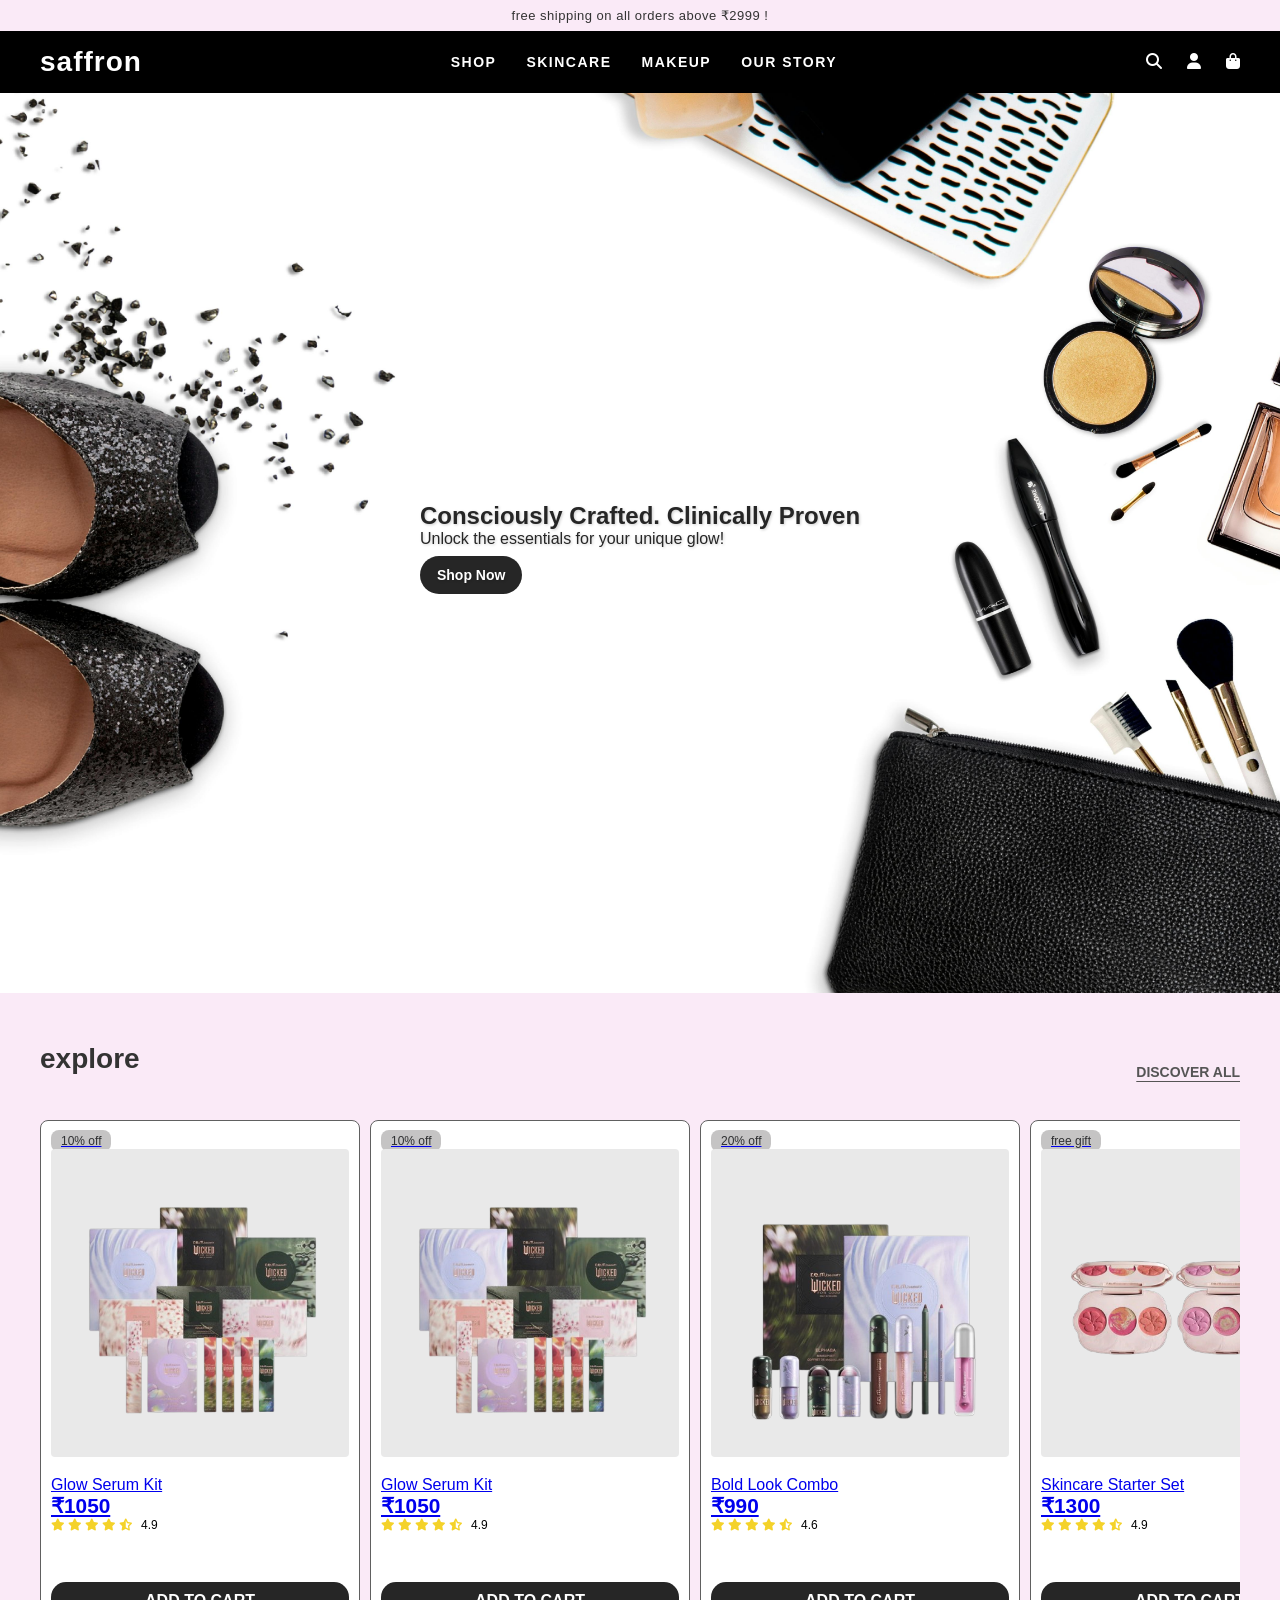
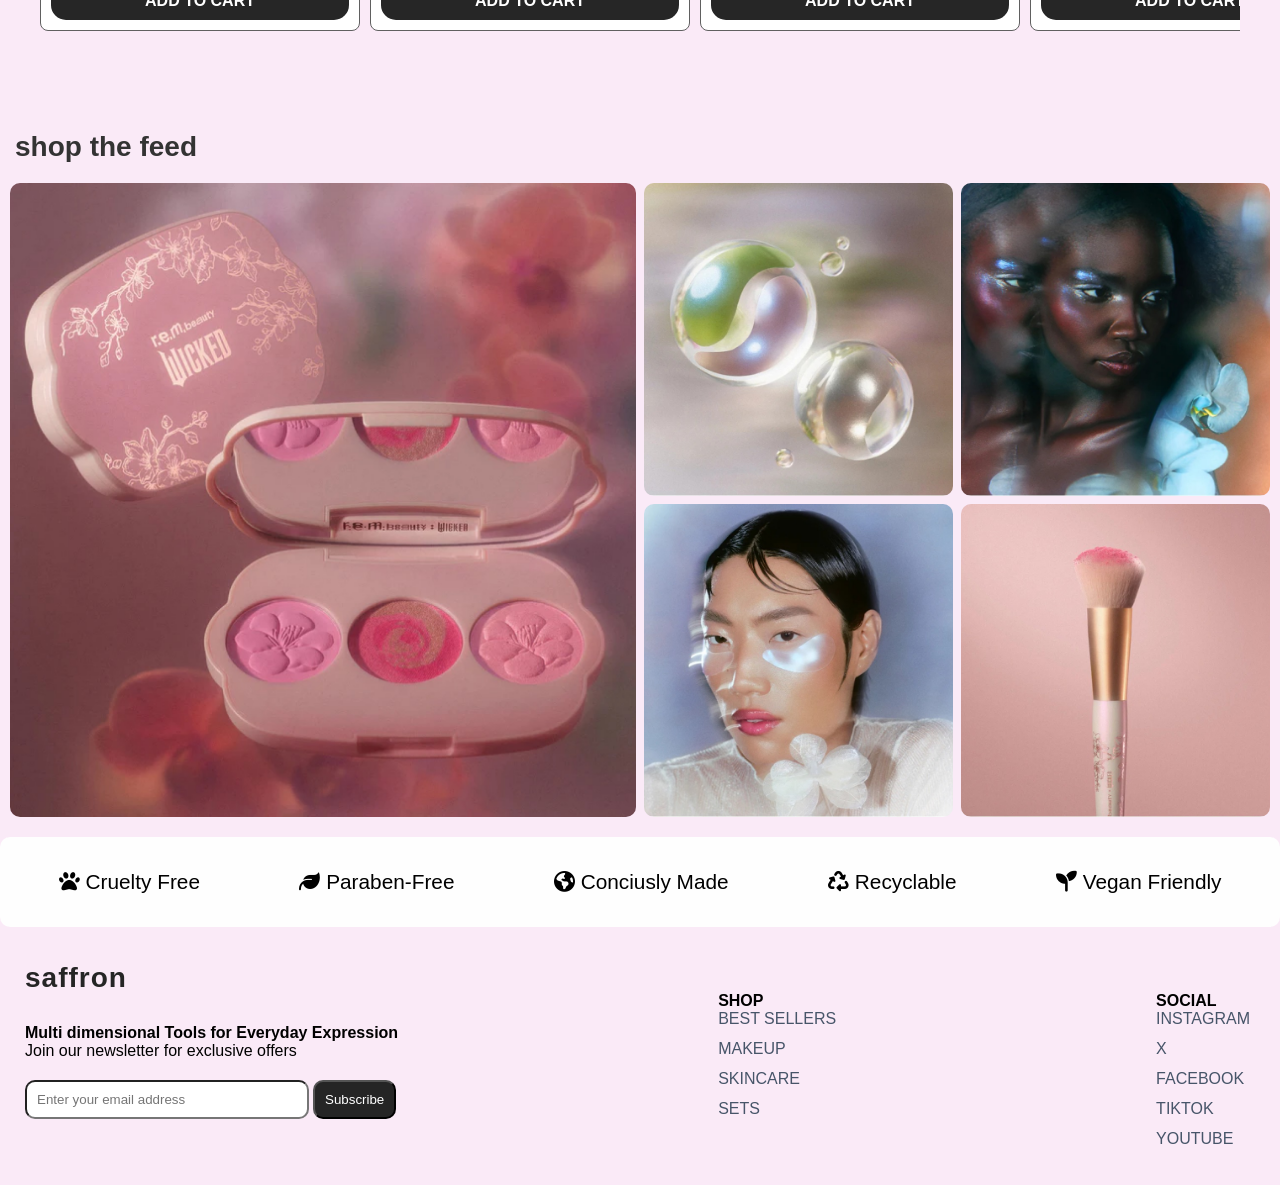
==== commit 85fda317: "commit" ====
--- a/index.html
+++ b/index.html
@@ -23,8 +23,8 @@
             <nav class="navigation">
                 <ul>
                     <li><a href="shop.html">Shop</a></li>
-                    <li><a href="/Skincare">Skincare</a></li>
-                    <li><a href="/Makeup">Makeup</a></li>
+                    <li><a href="skincare.html">Skincare</a></li>
+                    <li><a href="makeup.html">Makeup</a></li>
                     <li><a href="/OurStory">Our Story</a></li>
                 </ul>
             </nav>
@@ -36,7 +36,10 @@
                         </div> -->
                     </i></a>
                 <a href="user"><i class="fa-solid fa-user"></i></a>
-                <a href="bag"><i class="fa-solid fa-bag-shopping"></i></a>
+                <a href="bag" id="cart-icon">
+                    <i class="fa-solid fa-bag-shopping"></i>
+                    <span id="cart-notification-badge" class="cart-notification-badge"></span>
+                </a>
             </div>
         </div>
     </header>
@@ -150,6 +153,7 @@
     </footer>
 
     <script src="data.js"></script>
+    <script src="cart.js"></script>
     <script src="product.js"></script>
     <script src="main.js"></script>
 
--- a/style.css
+++ b/style.css
@@ -205,19 +205,24 @@
     display: flex;
     gap: 10px;
     overflow-x: auto;
+    width: 100%;
     /* horizontal scrolling */
     padding-bottom: 20px;
     margin-top: 20px;
-    scrollbar-width: none;
+    scrollbar-width: thin;
+
 }
 
 .product-carousel::-webkit-scrollbar {
-    display: none;
-}
+    height: 2px;
+}
+
+
 
 
 .product-card-link {
     flex: 0 0 100px;
+
     /* Prevents card from shrinking */
 }
 
@@ -228,6 +233,7 @@
     padding: 10px;
     text-align: left;
     display: flex;
+    flex: 0 0 320px;
     flex-direction: column;
     position: relative;
     height: 100%;
@@ -430,6 +436,49 @@
     gap: 20rem;
 }
 
+
+
+#cart-icon {
+    position: relative;
+}
+
+.cart-notification-badge {
+    position: absolute;
+    top: -5px;
+    /* Position it slightly above the icon */
+    right: -8px;
+    /* Position it slightly to the right of the icon */
+
+    background-color: #ff4d4d;
+    /* A bright red color */
+    color: #fff;
+
+    width: 20px;
+    height: 20px;
+    border-radius: 50%;
+    /* Makes it a perfect circle */
+
+    display: flex;
+    align-items: center;
+    justify-content: center;
+
+    font-size: 12px;
+    font-weight: bold;
+
+    /* Hide it by default */
+    opacity: 0;
+    transform: scale(0.5);
+    transition: opacity 0.2s ease, transform 0.2s ease;
+}
+
+/* This class will be added by JavaScript to show the badge */
+.cart-notification-badge.show {
+    opacity: 1;
+    transform: scale(1);
+}
+
+
+
 .cart-overlay {
     position: fixed;
     width: 100%;
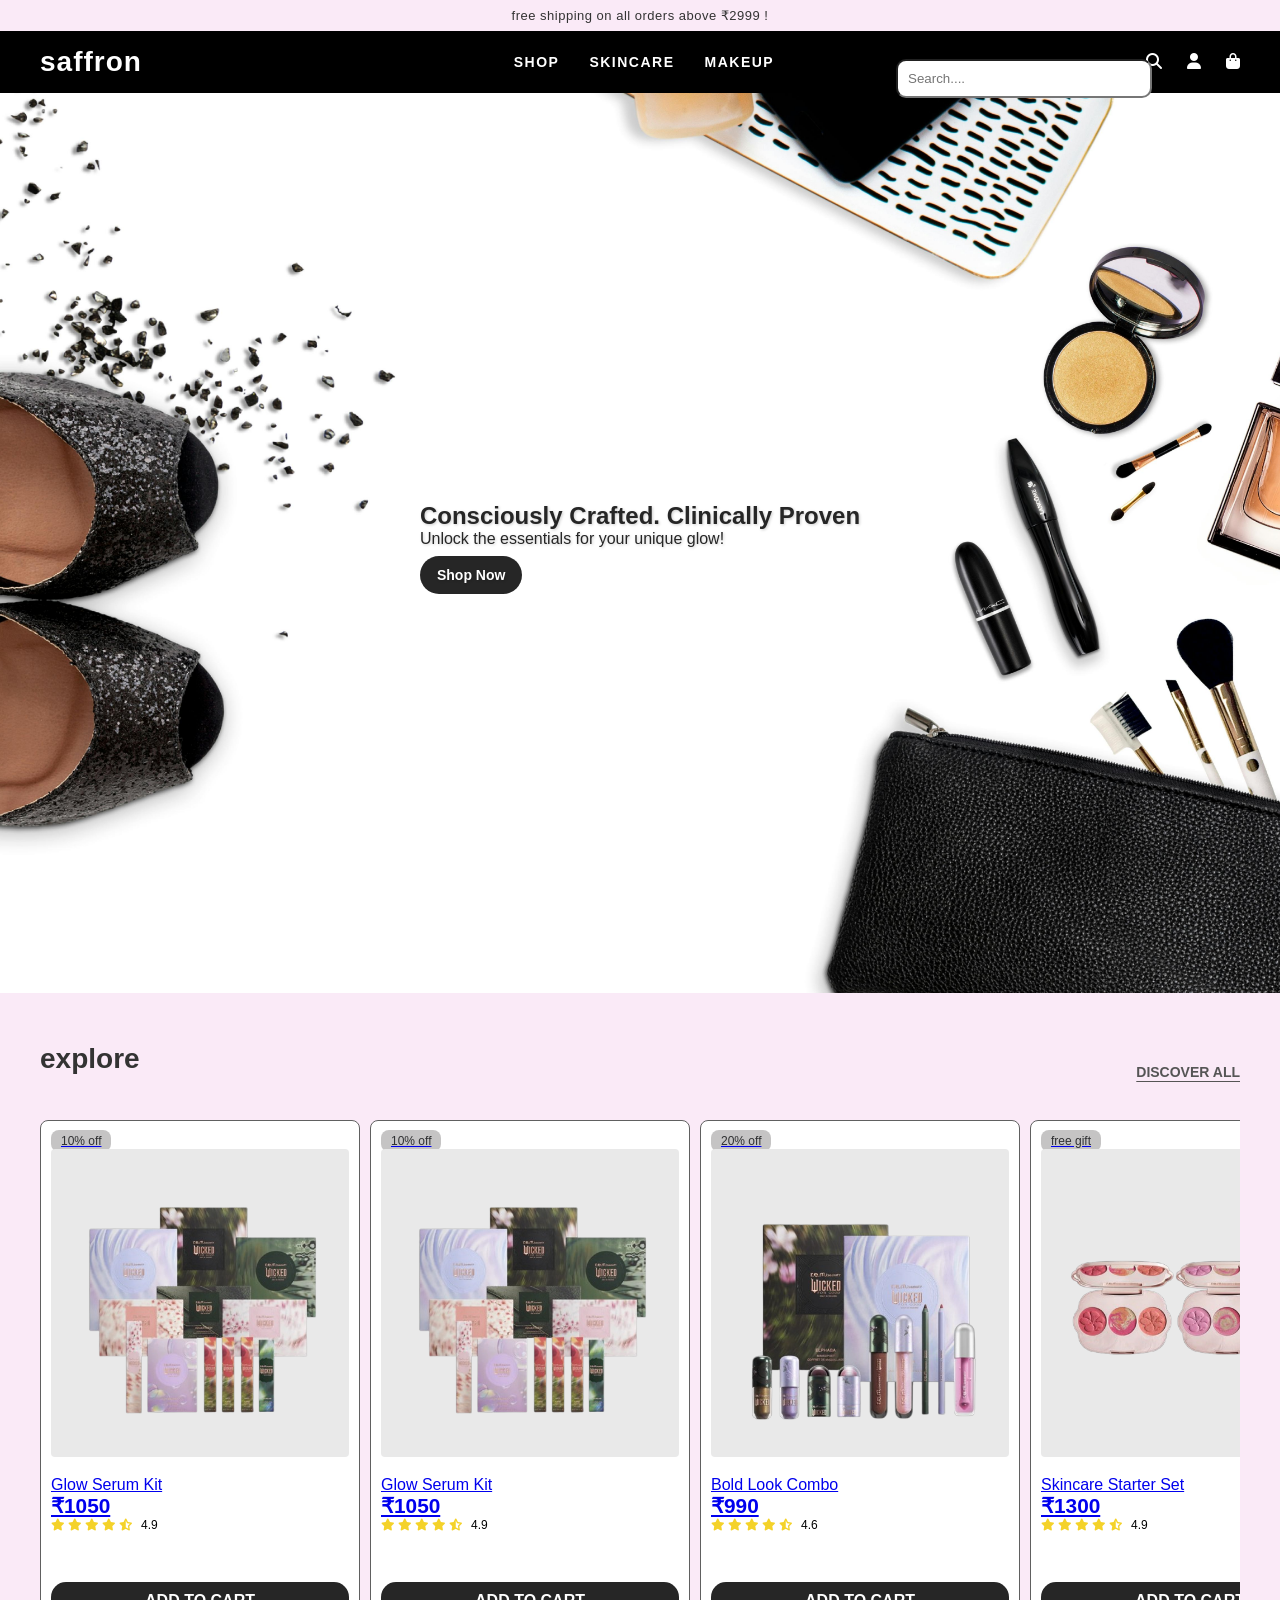
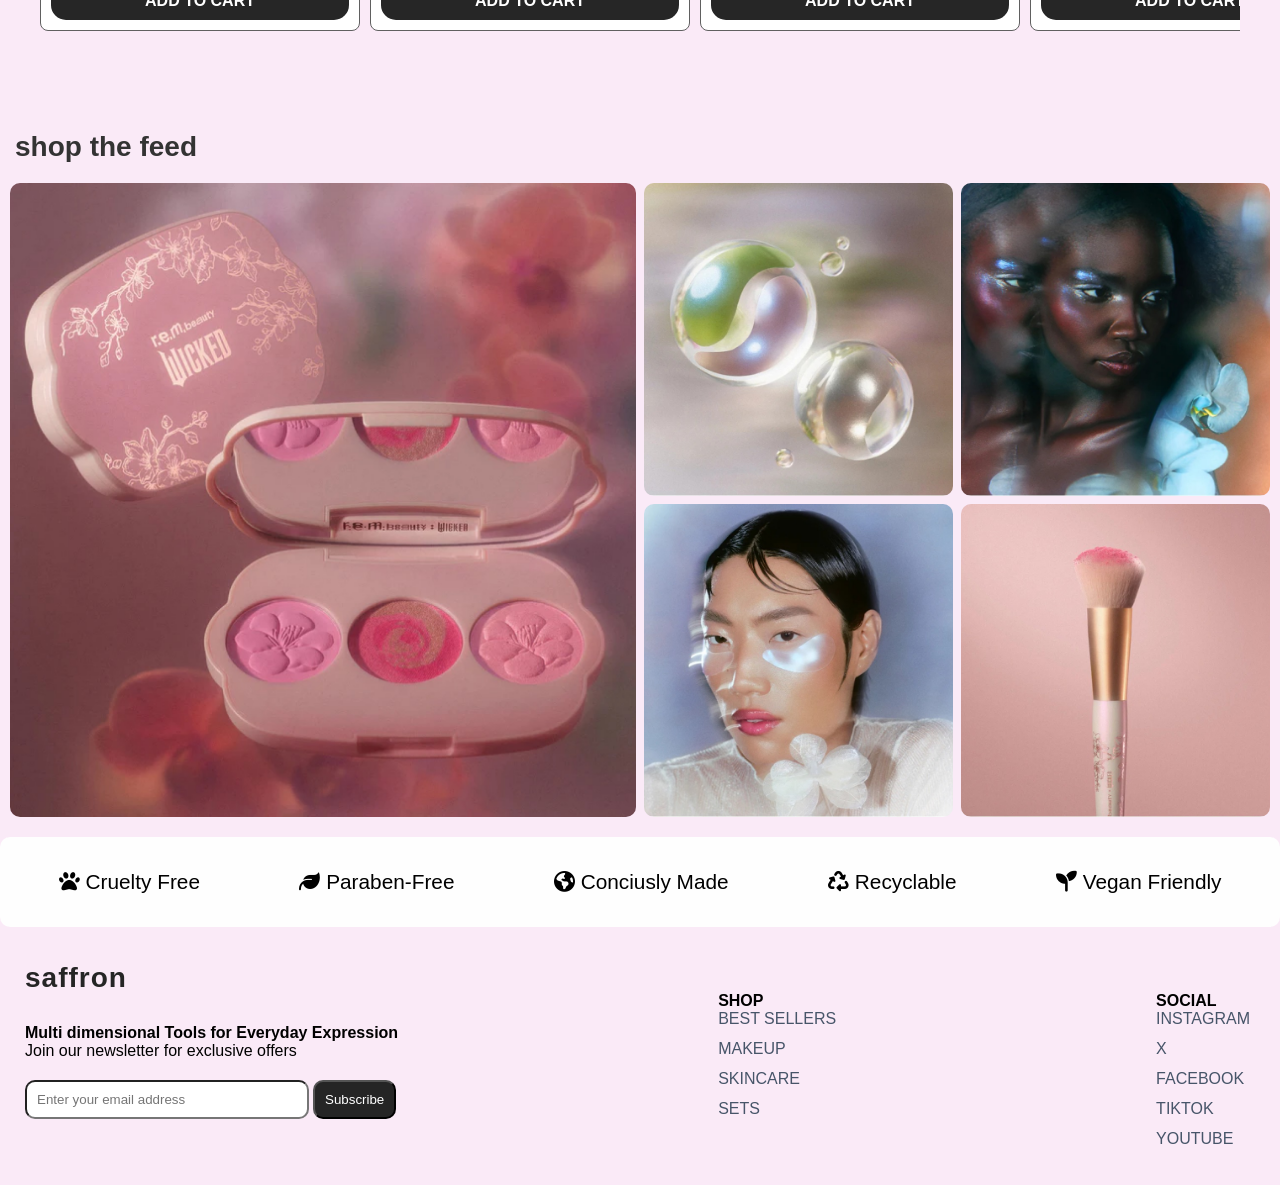
==== commit af4eb001: "commit" ====
--- a/index.html
+++ b/index.html
@@ -25,17 +25,16 @@
                     <li><a href="shop.html">Shop</a></li>
                     <li><a href="skincare.html">Skincare</a></li>
                     <li><a href="makeup.html">Makeup</a></li>
-                    <li><a href="/OurStory">Our Story</a></li>
                 </ul>
             </nav>
 
             <div class="header-icons">
                 <a href="search"><i class="fa-solid fa-magnifying-glass">
-                        <!-- <div>
+                        <div class="search-bar-container" id="search-bar-container">
                             <input type="search" id="search-bar" placeholder="Search....">
-                        </div> -->
+                        </div>
                     </i></a>
-                <a href="user"><i class="fa-solid fa-user"></i></a>
+                <a href="user" id="user-icon-link"><i class="fa-solid fa-user"></i></a>
                 <a href="bag" id="cart-icon">
                     <i class="fa-solid fa-bag-shopping"></i>
                     <span id="cart-notification-badge" class="cart-notification-badge"></span>
@@ -154,8 +153,11 @@
 
     <script src="data.js"></script>
     <script src="cart.js"></script>
+    <script src="auth.js"></script>
     <script src="product.js"></script>
+
     <script src="main.js"></script>
+
 
 </body>
 
--- a/style.css
+++ b/style.css
@@ -477,6 +477,80 @@
     transform: scale(1);
 }
 
+.auth-container,
+.profile-container {
+    display: flex;
+    justify-content: center;
+    align-items: center;
+    padding: 80px 20px;
+    min-height: 70vh;
+    /* Ensures it takes up most of the screen */
+}
+
+.auth-form-wrapper,
+.profile-wrapper {
+    background-color: #fff;
+    padding: 40px;
+    border-radius: 12px;
+    box-shadow: 0 4px 15px rgba(0, 0, 0, 0.1);
+    width: 100%;
+    max-width: 450px;
+    text-align: center;
+}
+
+.auth-form-wrapper h2,
+.profile-wrapper h2 {
+    margin-bottom: 30px;
+    font-weight: 600;
+}
+
+.form-group {
+    margin-bottom: 20px;
+    text-align: left;
+}
+
+.form-group label {
+    display: block;
+    margin-bottom: 8px;
+    font-weight: 500;
+}
+
+.form-group input {
+    width: 100%;
+    padding: 12px;
+    border: 1px solid #ccc;
+    border-radius: 8px;
+    font-size: 16px;
+}
+
+.auth-button {
+    width: 100%;
+    padding: 15px;
+    border: none;
+    border-radius: 8px;
+    background-color: #262626;
+    color: #fff;
+    font-size: 16px;
+    font-weight: bold;
+    cursor: pointer;
+    transition: background-color 0.3s ease;
+}
+
+.auth-button:hover {
+    background-color: #535353;
+}
+
+/* Profile page specific styles */
+.profile-details {
+    text-align: left;
+    margin-bottom: 30px;
+    line-height: 1.8;
+}
+
+.profile-details p {
+    font-size: 16px;
+}
+
 
 
 .cart-overlay {
